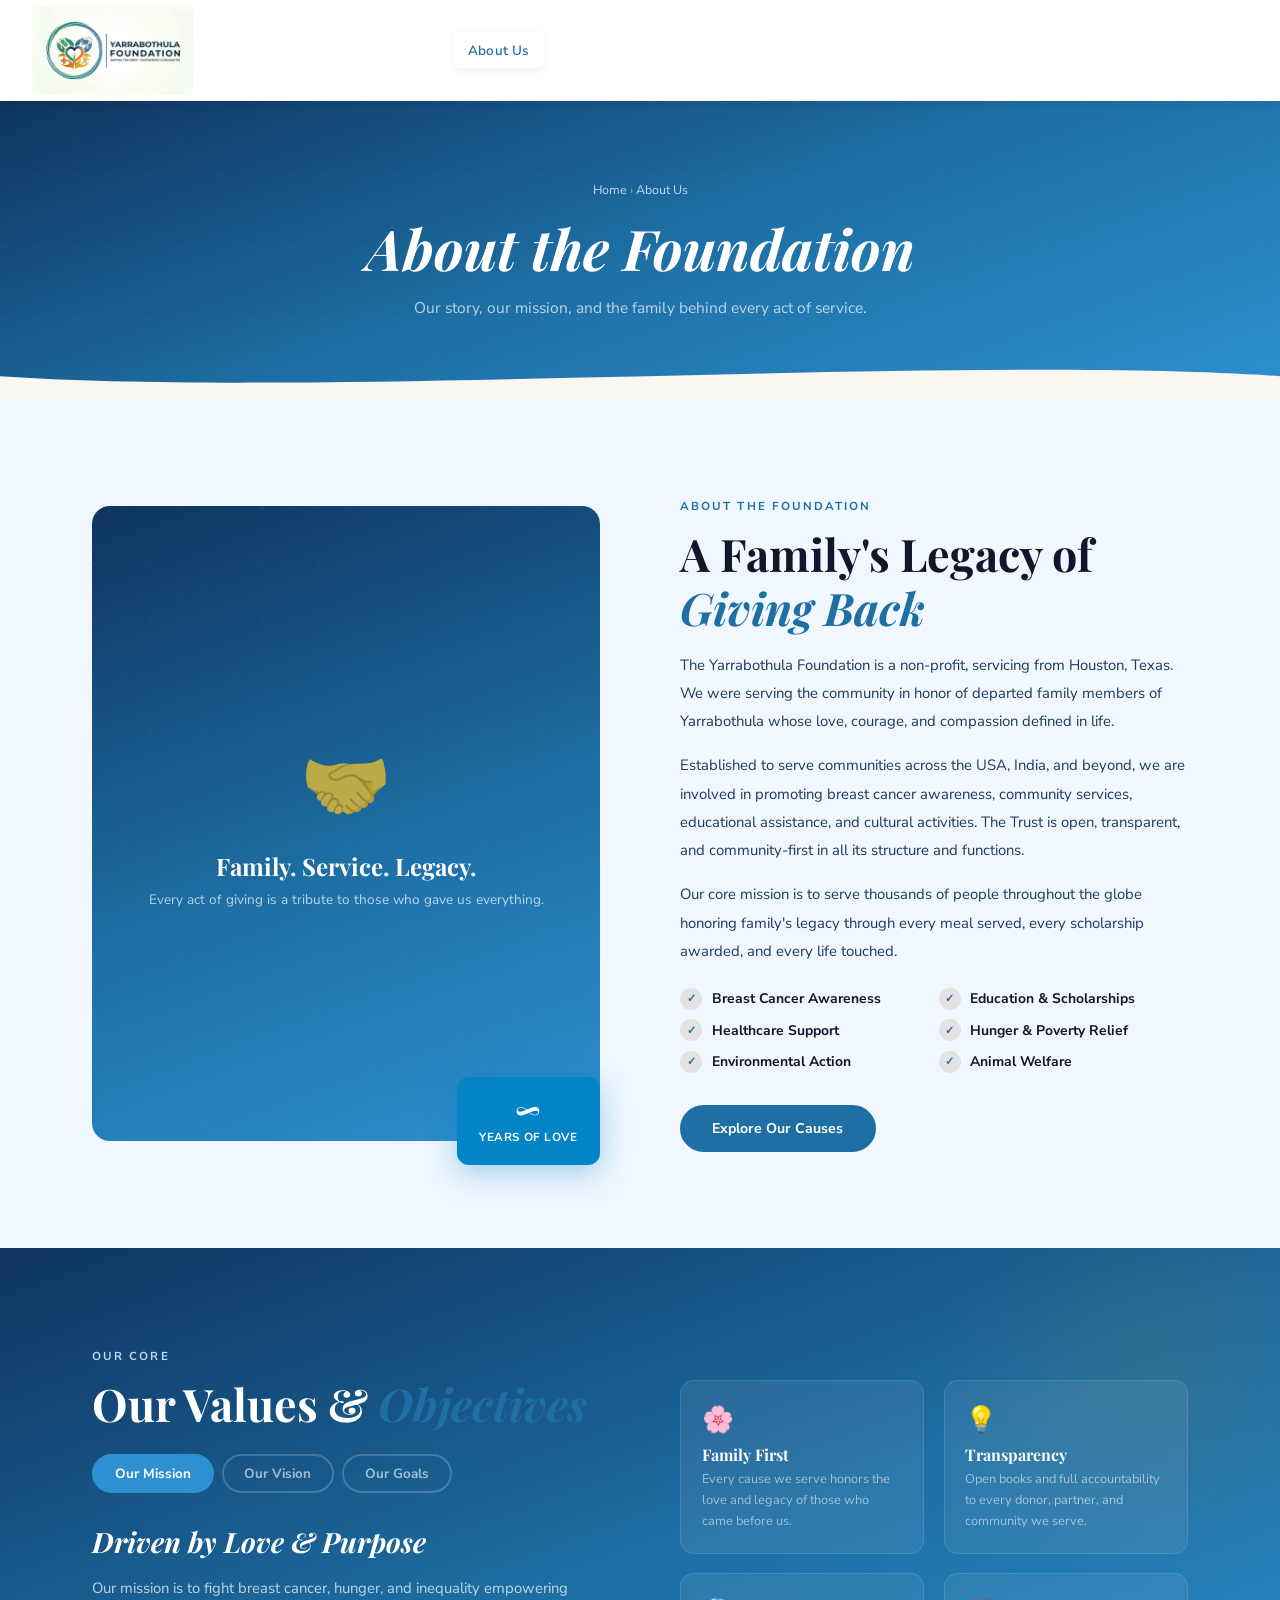
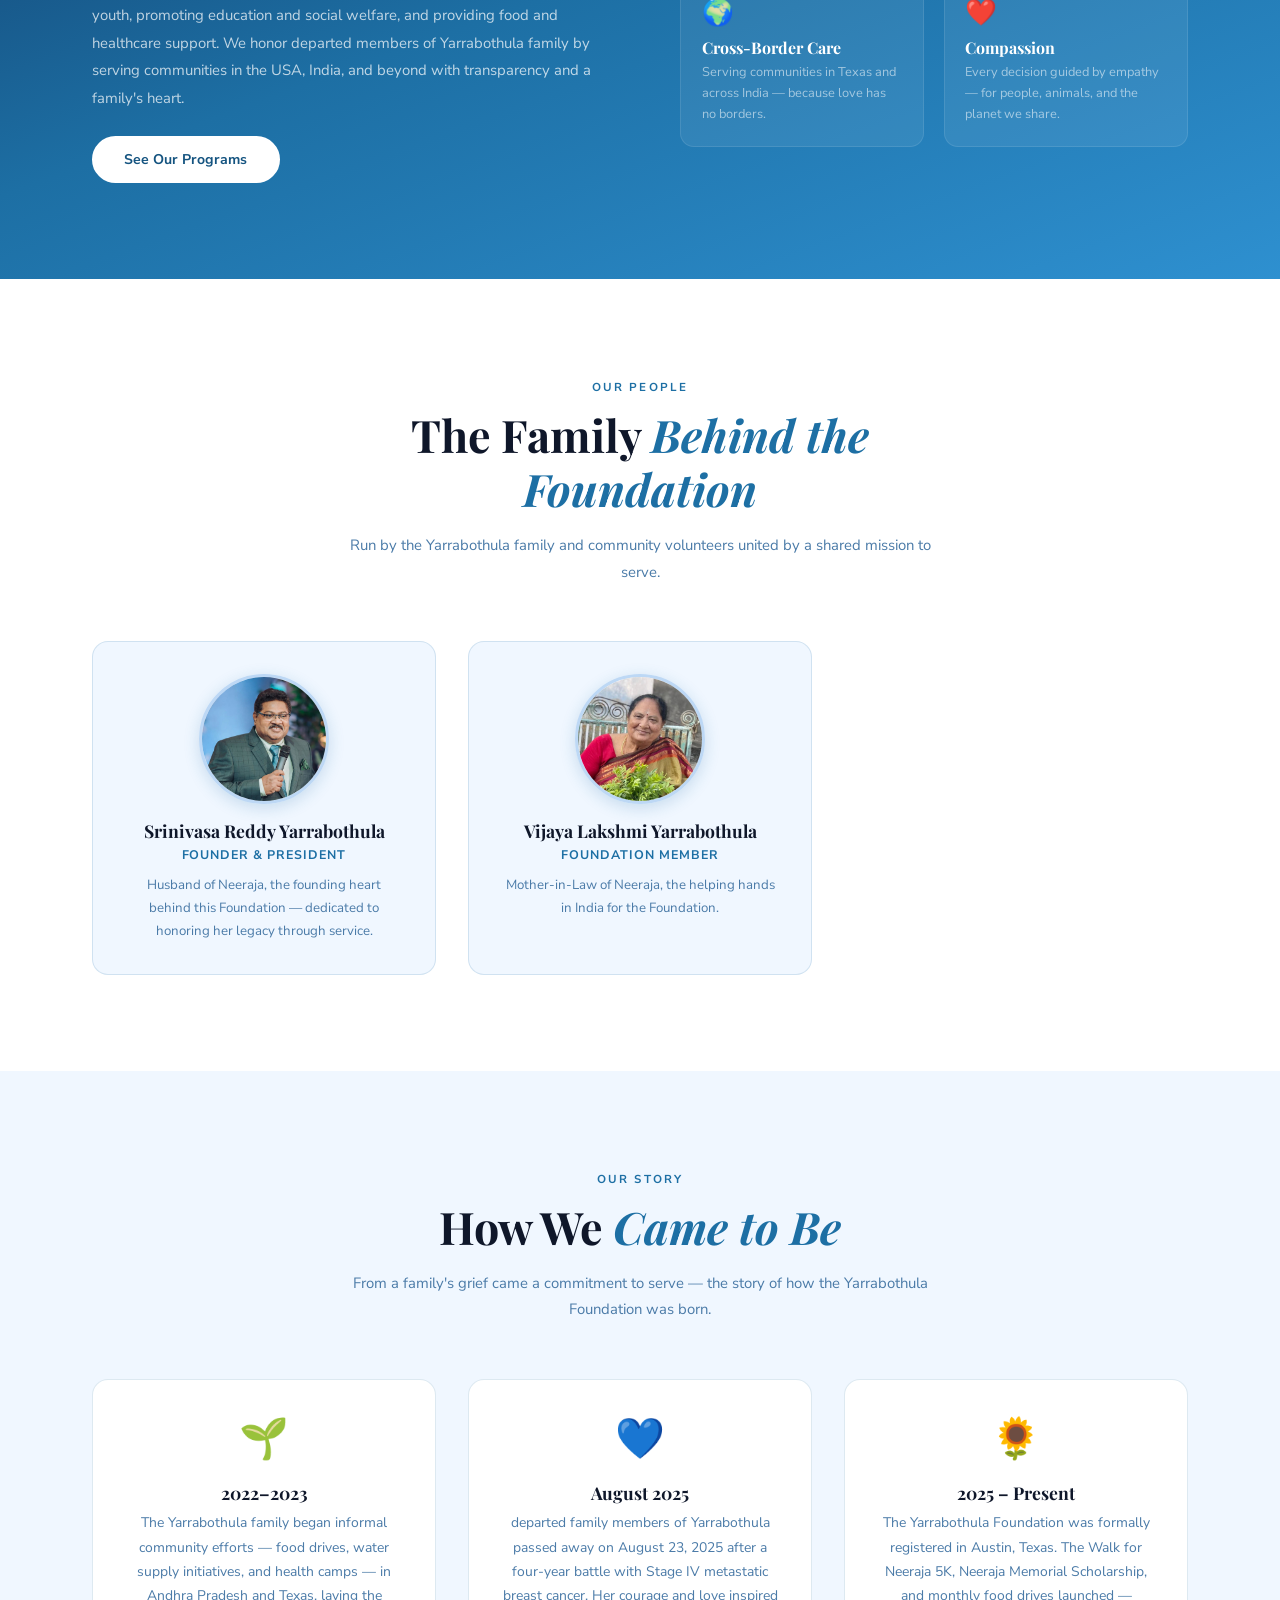
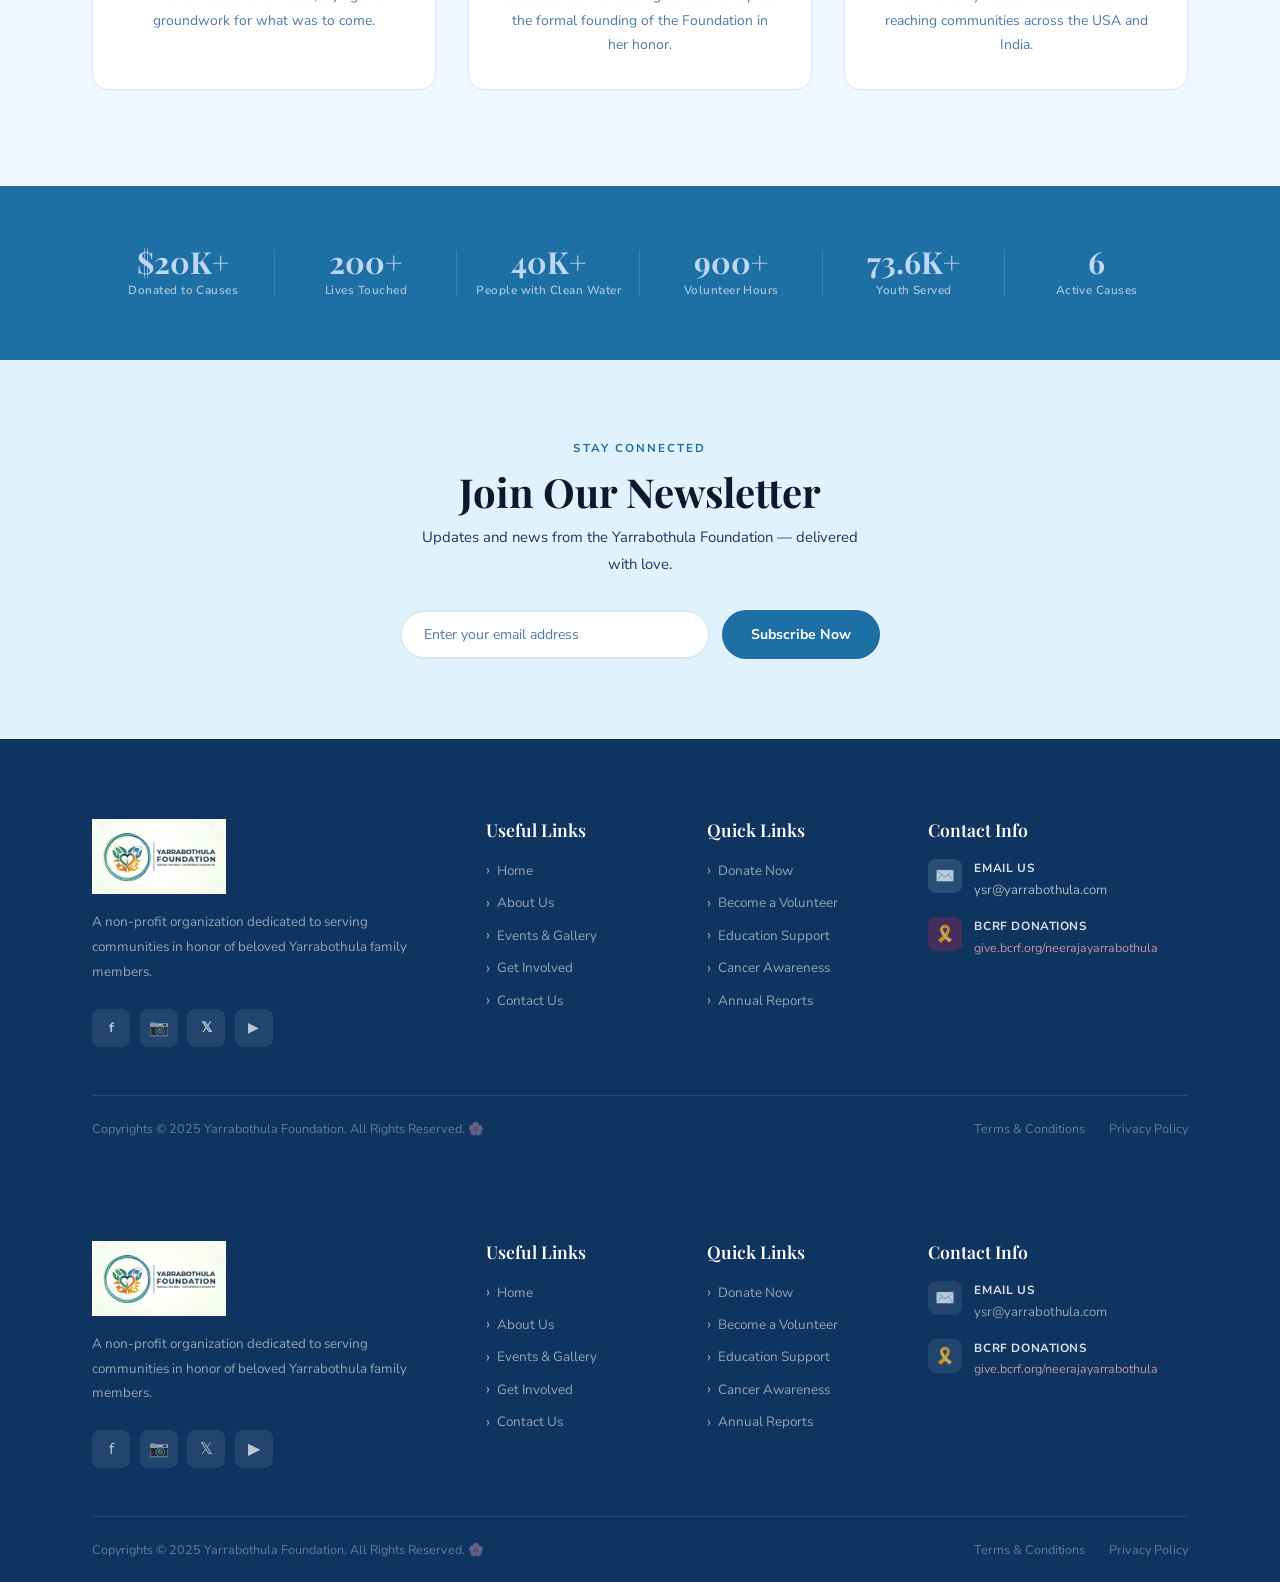
==== about.html @ 89ac6a00 "Add files via upload" ====
<!DOCTYPE html>
<html lang="en">
<head>
<meta charset="UTF-8"><meta name="viewport" content="width=device-width,initial-scale=1.0">
<title>About Us | Yarrabothula Foundation</title>
<link rel="preconnect" href="https://fonts.googleapis.com">
<link rel="preconnect" href="https://fonts.gstatic.com" crossorigin>
<link href="https://fonts.googleapis.com/css2?family=Playfair+Display:ital,wght@0,400;0,600;0,700;1,400;1,600&family=Nunito+Sans:wght@300;400;600;700&display=swap" rel="stylesheet">
<link rel="stylesheet" href="styles.css">

</head>
<body>
<!-- ═══════════ DONATE MODAL ═══════════ -->
<style>
#donateModal{display:none;position:fixed;inset:0;z-index:99999;background:rgba(0,0,0,.65);backdrop-filter:blur(6px);align-items:center;justify-content:center;padding:1rem}
#donateModal.open{display:flex}
.dm-wrap{background:#fff;border-radius:20px;width:100%;max-width:480px;max-height:92vh;overflow-y:auto;position:relative;box-shadow:0 24px 80px rgba(0,0,0,.35);font-family:'Nunito Sans',sans-serif}
.dm-header{background:linear-gradient(135deg,#9B1239,#E11D48);padding:1.4rem 1.6rem;display:flex;align-items:center;justify-content:space-between;border-radius:20px 20px 0 0}
.dm-header-left{display:flex;align-items:center;gap:.8rem}
.dm-logo{width:44px;height:44px;border-radius:50%;background:rgba(255,255,255,.2);display:flex;align-items:center;justify-content:center;font-size:1.4rem}
.dm-title{color:#fff;font-family:'Playfair Display',serif;font-size:1.15rem;font-weight:700;line-height:1.2}
.dm-subtitle{color:rgba(255,255,255,.75);font-size:.73rem;margin-top:.1rem}
.dm-close{background:rgba(255,255,255,.2);border:none;color:#fff;width:32px;height:32px;border-radius:50%;font-size:1rem;cursor:pointer;display:flex;align-items:center;justify-content:center;transition:background .2s;flex-shrink:0}
.dm-close:hover{background:rgba(255,255,255,.35)}
.dm-body{padding:1.6rem}
/* Toggle */
.dm-toggle{display:flex;background:#f1f5f9;border-radius:50px;padding:4px;margin-bottom:1.4rem}
.dm-tog-btn{flex:1;padding:.5rem;border:none;border-radius:50px;font-family:'Nunito Sans',sans-serif;font-size:.84rem;font-weight:700;cursor:pointer;transition:all .25s;background:transparent;color:#64748b}
.dm-tog-btn.active{background:#E11D48;color:#fff;box-shadow:0 2px 8px rgba(225,29,72,.3)}
/* Amounts */
.dm-amt-label{font-size:.78rem;font-weight:700;color:#64748b;text-align:center;margin-bottom:.8rem;letter-spacing:.05em;text-transform:uppercase}
.dm-amts{display:flex;gap:.5rem;flex-wrap:wrap;margin-bottom:.6rem;justify-content:center}
.dm-amt{padding:.55rem 1.1rem;border:2px solid #e2e8f0;border-radius:50px;background:#fff;font-family:'Nunito Sans',sans-serif;font-size:.93rem;font-weight:700;cursor:pointer;transition:all .25s;color:#1e293b;min-width:70px;text-align:center}
.dm-amt:hover{border-color:#E11D48;color:#E11D48}
.dm-amt.active{background:#E11D48;border-color:#E11D48;color:#fff;box-shadow:0 4px 14px rgba(225,29,72,.3)}
.dm-custom-row{display:flex;gap:.5rem;margin-bottom:1.2rem}
.dm-custom-row input{flex:1;padding:.55rem 1rem;border:2px solid #e2e8f0;border-radius:50px;font-family:'Nunito Sans',sans-serif;font-size:.93rem;color:#1e293b;outline:none;transition:border-color .2s}
.dm-custom-row input:focus{border-color:#E11D48}
.dm-custom-row select{padding:.55rem .8rem;border:2px solid #e2e8f0;border-radius:50px;font-family:'Nunito Sans',sans-serif;font-size:.88rem;color:#1e293b;outline:none;background:#fff;cursor:pointer}
/* Divider */
.dm-divider{border:none;border-top:1px solid #f1f5f9;margin:1.2rem 0}
/* Profile strip */
.dm-profile{display:flex;align-items:center;gap:.8rem;background:#fdf2f4;border-radius:12px;padding:.9rem 1rem;margin-bottom:1.2rem}
.dm-profile-img{width:44px;height:44px;border-radius:50%;object-fit:cover;border:2px solid #E11D48}
.dm-profile-name{font-weight:700;color:#1e293b;font-size:.9rem}
.dm-profile-tag{font-size:.72rem;color:#E11D48;font-weight:600}
/* Form */
.dm-form-grid{display:grid;grid-template-columns:1fr 1fr;gap:.7rem;margin-bottom:.7rem}
.dm-form-group{display:flex;flex-direction:column;gap:.25rem;margin-bottom:.7rem}
.dm-form-group label{font-size:.75rem;font-weight:700;color:#475569;letter-spacing:.03em}
.dm-form-group input,.dm-form-group textarea{padding:.65rem .9rem;border:1.5px solid #e2e8f0;border-radius:8px;font-family:'Nunito Sans',sans-serif;font-size:.88rem;color:#1e293b;outline:none;transition:border-color .2s}
.dm-form-group input:focus,.dm-form-group textarea:focus{border-color:#E11D48}
.dm-checkbox{display:flex;align-items:center;gap:.5rem;font-size:.78rem;color:#64748b;margin-bottom:.5rem;cursor:pointer}
.dm-checkbox input{accent-color:#E11D48;width:14px;height:14px}
/* Submit */
.dm-submit{width:100%;padding:1rem;background:linear-gradient(135deg,#9B1239,#E11D48);color:#fff;border:none;border-radius:50px;font-family:'Nunito Sans',sans-serif;font-size:1rem;font-weight:700;cursor:pointer;margin-top:1rem;transition:all .3s;box-shadow:0 4px 20px rgba(225,29,72,.3)}
.dm-submit:hover{transform:translateY(-2px);box-shadow:0 8px 28px rgba(225,29,72,.4)}
/* Payment icons */
.dm-payment-icons{display:flex;gap:.5rem;flex-wrap:wrap;margin-top:.8rem;justify-content:center}
.dm-pay-icon{padding:.4rem .9rem;border:1.5px solid #e2e8f0;border-radius:8px;font-size:.75rem;font-weight:700;color:#1e293b;background:#fff}
.dm-pay-icon.paypal{background:#003087;color:#fff;border-color:#003087}
.dm-pay-icon.venmo{background:#008CFF;color:#fff;border-color:#008CFF}
/* Footer */
.dm-footer{padding:.9rem 1.6rem;background:#f8fafc;border-top:1px solid #f1f5f9;border-radius:0 0 20px 20px;text-align:center;font-size:.7rem;color:#94a3b8;line-height:1.6}
.dm-footer a{color:#E11D48;font-weight:600}
/* Donate trigger btn */
.donate-trigger-btn{display:inline-flex;align-items:center;gap:.5rem;background:linear-gradient(135deg,#9B1239,#E11D48);color:#fff;padding:.75rem 1.9rem;border-radius:50px;font-family:'Nunito Sans',sans-serif;font-size:.88rem;font-weight:700;cursor:pointer;transition:all .3s;border:none;box-shadow:0 4px 18px rgba(225,29,72,.3)}
.donate-trigger-btn:hover{transform:translateY(-2px);box-shadow:0 8px 28px rgba(225,29,72,.4)}
@keyframes dmIn{from{opacity:0;transform:scale(.95)}to{opacity:1;transform:scale(1)}}
.dm-wrap{animation:dmIn .25s ease}
</style>
<nav id="mainNav" class="page-nav" style="position:relative;background:transparent">
  <div class="nav-inner">
    <a href="index.html" class="nav-logo">
      <img src="[data-uri]" alt="Yarrabothula Foundation" style="height:90px;width:auto;flex-shrink:0">
    </a>
    <ul class="nav-links"><li class="nav-item"><a href="index.html">Home</a></li>
<li class="nav-item"><a href="about.html" class="active">About Us</a></li>
<li class="nav-item"><a href="charity.html">Charity</a></li>
<li class="nav-item"><a href="events.html">Events &amp; Gallery</a></li>
<li class="nav-item"><a href="initiatives.html">Initiatives</a></li>
<li class="nav-item"><a href="volunteer.html">Youth &amp; Volunteer</a></li>
<li class="nav-item"><a href="contact.html">Contact Us</a></li>
</ul>
  </div>
</nav>
<section class="page-hero"><div class="breadcrumb"><span onclick="gotoPage('home')">Home</span> &rsaquo; <span style="color:var(--sand)">About Us</span></div><h1>About the Foundation</h1><p>Our story, our mission, and the family behind every act of service.</p><div class="page-hero-wave"><svg viewBox="0 0 1440 50" xmlns="http://www.w3.org/2000/svg" preserveAspectRatio="none"><path d="M0,25 C360,50 1080,0 1440,25 L1440,50 L0,50 Z" fill="#FAF6F0"/></svg></div></section>

  <section style="background:var(--cream);padding:6rem 0">
    <div class="container"><div class="about-grid">
      <div style="position:relative" class="reveal"><div class="ab-img"><div class="ab-pat"></div><span class="ab-em">🤝</span><h3>Family. Service. Legacy.</h3><p>Every act of giving is a tribute to those who gave us everything.</p></div><div class="ab-badge"><strong>∞</strong><span>Years of Love</span></div></div>
      <div class="reveal"><span class="sec-tag">About the Foundation</span><h2 class="sec-title">A Family's Legacy of <em>Giving Back</em></h2><p style="color:var(--tm);font-size:.93rem;line-height:1.9;margin:1rem 0">The Yarrabothula Foundation is a non-profit, servicing from Houston, Texas. We were serving the community in honor of departed family members of Yarrabothula whose love, courage, and compassion defined in life.</p><p style="color:var(--tm);font-size:.93rem;line-height:1.9;margin-bottom:1rem">Established to serve communities across the USA, India, and beyond, we are involved in promoting breast cancer awareness, community services, educational assistance, and cultural activities. The Trust is open, transparent, and community-first in all its structure and functions.</p><p style="color:var(--tm);font-size:.93rem;line-height:1.9;margin-bottom:1rem">Our core mission is to serve thousands of people throughout the globe honoring family's legacy through every meal served, every scholarship awarded, and every life touched.</p><div class="ab-checks"><div class="chk"><span class="chk-ic">✓</span>Breast Cancer Awareness</div><div class="chk"><span class="chk-ic">✓</span>Education &amp; Scholarships</div><div class="chk"><span class="chk-ic">✓</span>Healthcare Support</div><div class="chk"><span class="chk-ic">✓</span>Hunger &amp; Poverty Relief</div><div class="chk"><span class="chk-ic">✓</span>Environmental Action</div><div class="chk"><span class="chk-ic">✓</span>Animal Welfare</div></div><a href="javascript:void(0)" onclick="gotoPage('charity')" class="btn btn-clay" style="cursor:pointer">Explore Our Causes</a></div>
    </div></div>
  </section>

  <section style="padding:6rem 0" class="mission-bg">
    <div class="container"><div class="mission-grid">
      <div class="reveal"><span class="sec-tag" style="color:var(--sand)">Our Core</span><h2 class="sec-title" style="color:#fff">Our Values &amp; <em>Objectives</em></h2><div class="tab-btns" style="margin-top:1.5rem"><button class="tab-btn active" onclick="switchTab(this,'ab-tm')">Our Mission</button><button class="tab-btn" onclick="switchTab(this,'ab-tv')">Our Vision</button><button class="tab-btn" onclick="switchTab(this,'ab-tg')">Our Goals</button></div><div id="ab-tm" class="tab-panel active"><h3>Driven by Love &amp; Purpose</h3><p>Our mission is to fight breast cancer, hunger, and inequality empowering youth, promoting education and social welfare, and providing food and healthcare support. We honor departed members of Yarrabothula family by serving communities in the USA, India, and beyond with transparency and a family's heart.</p><a href="javascript:void(0)" onclick="gotoPage('charity')" class="btn btn-wh" style="cursor:pointer">See Our Programs</a></div><div id="ab-tv" class="tab-panel"><h3>A World Touched by Compassion</h3><p>Our vision is to build a world where every individual — regardless of background — has access to food, education, healthcare, and clean water. A world where cancer research is funded enough to save every Bujji, and no child goes without a chance to succeed.</p></div><div id="ab-tg" class="tab-panel"><h3>Tangible, Measurable Impact</h3><p>Fund 500+ cancer donations via BCRF, award 100 scholarships annually, serve 5,000 meals monthly, provide clean water to 100,000+ people, plant 50,000 trees, and support 200+ differently-abled students — all with full transparency and community accountability.</p><a href="javascript:void(0)" onclick="gotoPage('charity')" class="btn btn-wh" style="cursor:pointer">Help Us Get There</a></div></div>
      <div class="vals-grid reveal"><div class="val-box"><div class="val-icon">🌸</div><h4>Family First</h4><p>Every cause we serve honors the love and legacy of those who came before us.</p></div><div class="val-box"><div class="val-icon">💡</div><h4>Transparency</h4><p>Open books and full accountability to every donor, partner, and community we serve.</p></div><div class="val-box"><div class="val-icon">🌍</div><h4>Cross-Border Care</h4><p>Serving communities in Texas and across India — because love has no borders.</p></div><div class="val-box"><div class="val-icon">❤️</div><h4>Compassion</h4><p>Every decision guided by empathy — for people, animals, and the planet we share.</p></div></div>
    </div></div>
  </section>

  <section style="padding:6rem 0;background:var(--white)">
    <div class="container"><div class="sec-hdr reveal"><span class="sec-tag">Our People</span><h2 class="sec-title">The Family <em>Behind the Foundation</em></h2><p>Run by the Yarrabothula family and community volunteers united by a shared mission to serve.</p></div>
    <div class="leader-grid reveal">
  <div class="leader-card">
    <div class="leader-photo" style="overflow:hidden;background:none">
      <img src="[data-uri]" alt="Srinivasa Reddy Yarrabothula" style="width:100%;height:100%;object-fit:cover;object-position:center top">
    </div>
    <h3>Srinivasa Reddy Yarrabothula</h3>
    <span class="leader-role">Founder &amp; President</span>
    <p>Husband of Neeraja, the founding heart behind this Foundation — dedicated to honoring her legacy through service.</p>
  </div>
  <div class="leader-card">
    <div class="leader-photo" style="overflow:hidden;background:none">
      <img src="[data-uri]" alt="Vijaya Lakshmi Yarrabothula" style="width:100%;height:100%;object-fit:cover;object-position:center top">
    </div>
    <h3>Vijaya Lakshmi Yarrabothula</h3>
    <span class="leader-role">Foundation Member</span>
    <p>Mother-in-Law of Neeraja, the helping hands in India for the Foundation.</p>
  </div>
</div>
    </div>
  </section>

  

  <!-- FOUNDING STORY -->
  <section style="background:var(--cream);padding:6rem 0">
    <div class="container">
      <div class="sec-hdr reveal"><span class="sec-tag">Our Story</span><h2 class="sec-title">How We <em>Came to Be</em></h2><p>From a family's grief came a commitment to serve — the story of how the Yarrabothula Foundation was born.</p></div>
      <div style="display:grid;grid-template-columns:1fr 1fr 1fr;gap:2rem" class="reveal">
        <div style="background:var(--white);border-radius:16px;padding:2rem;border:1px solid var(--bdr);text-align:center">
          <div style="font-size:2.5rem;margin-bottom:1rem">🌱</div>
          <h3 style="font-size:1.1rem;color:var(--td);margin-bottom:.5rem">2022–2023</h3>
          <p style="font-size:.87rem;color:var(--mu);line-height:1.75">The Yarrabothula family began informal community efforts — food drives, water supply initiatives, and health camps — in Andhra Pradesh and Texas, laying the groundwork for what was to come.</p>
        </div>
        <div style="background:var(--white);border-radius:16px;padding:2rem;border:1px solid var(--bdr);text-align:center">
          <div style="font-size:2.5rem;margin-bottom:1rem">💙</div>
          <h3 style="font-size:1.1rem;color:var(--td);margin-bottom:.5rem">August 2025</h3>
          <p style="font-size:.87rem;color:var(--mu);line-height:1.75">departed family members of Yarrabothula passed away on August 23, 2025 after a four-year battle with Stage IV metastatic breast cancer. Her courage and love inspired the formal founding of the Foundation in her honor.</p>
        </div>
        <div style="background:var(--white);border-radius:16px;padding:2rem;border:1px solid var(--bdr);text-align:center">
          <div style="font-size:2.5rem;margin-bottom:1rem">🌻</div>
          <h3 style="font-size:1.1rem;color:var(--td);margin-bottom:.5rem">2025 – Present</h3>
          <p style="font-size:.87rem;color:var(--mu);line-height:1.75">The Yarrabothula Foundation was formally registered in Austin, Texas. The Walk for Neeraja 5K, Neeraja Memorial Scholarship, and monthly food drives launched — reaching communities across the USA and India.</p>
        </div>
      </div>
    </div>
  </section>

  <!-- IMPACT NUMBERS -->
  <section style="background:var(--clay);padding:3rem 0">
    <div class="container"><div class="impact-grid">
      <div class="impact-item"><span class="impact-num">$20K+</span><span class="impact-label">Donated to Causes</span></div>
      <div class="impact-item"><span class="impact-num">200+</span><span class="impact-label">Lives Touched</span></div>
      <div class="impact-item"><span class="impact-num">40K+</span><span class="impact-label">People with Clean Water</span></div>
      <div class="impact-item"><span class="impact-num">900+</span><span class="impact-label">Volunteer Hours</span></div>
      <div class="impact-item"><span class="impact-num">73.6K+</span><span class="impact-label">Youth Served</span></div>
      <div class="impact-item"><span class="impact-num">6</span><span class="impact-label">Active Causes</span></div>
    </div></div>
  </section>

  <section class="newsletter"><div class="cn reveal"><span class="sec-tag" style="display:block;text-align:center">Stay Connected</span><h2>Join Our Newsletter</h2><p>Updates and news from the Yarrabothula Foundation — delivered with love.</p><form class="nl-form" onsubmit="subNL(event,'nl2')"><input type="email" placeholder="Enter your email address" required><button type="submit">Subscribe Now</button></form><p class="nl-ok" id="nl2">🌸 Thank you!</p></div></section>
      <footer><div class="container">
    <div class="ft-grid">
      <div class="ft-brand">
        <div style="display:flex;align-items:center;gap:.85rem;margin-bottom:1rem">
          <img src="[data-uri]" alt="Yarrabothula Foundation" style="height:75px;width:auto;flex-shrink:0">
        </div>
        <p>A non-profit organization dedicated to serving communities in honor of beloved Yarrabothula family members.</p>
        <div class="soc-links">
          <a class="soc-link" href="#" title="Facebook" style="font-size:.85rem;font-weight:700">f</a>
          <a class="soc-link" href="#" title="Instagram" style="font-size:1rem">📷</a>
          <a class="soc-link" href="#" title="Twitter/X" style="font-size:.85rem;font-weight:700">𝕏</a>
          <a class="soc-link" href="#" title="YouTube" style="font-size:.85rem">▶</a>
        </div>
      </div>
      <div class="ft-col">
        <h4>Useful Links</h4>
        <ul>
          <li><a href="javascript:void(0)" onclick="gotoPage('home')">Home</a></li>
          <li><a href="javascript:void(0)" onclick="gotoPage('about')">About Us</a></li>
          <li><a href="javascript:void(0)" onclick="gotoPage('events')">Events &amp; Gallery</a></li>
          <li><a href="javascript:void(0)" onclick="gotoPage('involved')">Get Involved</a></li>
          <li><a href="javascript:void(0)" onclick="gotoPage('contact')">Contact Us</a></li>
        </ul>
      </div>
      <div class="ft-col">
        <h4>Quick Links</h4>
        <ul>
          <li><a href="javascript:void(0)" onclick="openDonate()">Donate Now</a></li>
          <li><a href="javascript:void(0)" onclick="gotoPage('involved')">Become a Volunteer</a></li>
          <li><a href="javascript:void(0)" onclick="gotoPage('charity')">Education Support</a></li>
          <li><a href="javascript:void(0)" onclick="gotoPage('charity')">Cancer Awareness</a></li>
          <li><a href="javascript:void(0)" onclick="gotoPage('initiatives')">Annual Reports</a></li>
        </ul>
      </div>
      <div class="ft-col">
        <h4>Contact Info</h4>
        <div class="ft-ci">
          <div class="ft-ci-ic" style="background:rgba(255,255,255,.12)">✉️</div>
          <div class="ft-ci-tx"><strong>Email Us</strong><a href="mailto:ysr@yarrabothula.com" style="color:rgba(255,255,255,.65);font-weight:400">ysr@yarrabothula.com</a></div>
        </div>
        <div class="ft-ci">
          <div class="ft-ci-ic" style="background:rgba(225,29,72,.25)">🎗️</div>
          <div class="ft-ci-tx"><strong>BCRF Donations</strong><a href="http://give.bcrf.org/neerajayarrabothula" target="_blank" style="color:rgba(255,180,180,.75);font-weight:400;font-size:.78rem">give.bcrf.org/neerajayarrabothula</a></div>
        </div>
      </div>
    </div>
    <div class="ft-bottom"><span>Copyrights &copy; 2025 Yarrabothula Foundation. All Rights Reserved. 🌸</span><div class="ft-bot-links"><a href="#">Terms &amp; Conditions</a><a href="#">Privacy Policy</a></div></div>
  </div></footer>
<footer><div class="container">
  <div class="ft-grid">
    <div class="ft-brand">
      <div style="display:flex;align-items:center;gap:.85rem;margin-bottom:1rem">
        <img src="[data-uri]" alt="Yarrabothula Foundation" style="height:75px;width:auto;flex-shrink:0">
      </div>
      <p>A non-profit organization dedicated to serving communities in honor of beloved Yarrabothula family members.</p>
      <div class="soc-links">
        <a class="soc-link" href="#" title="Facebook">f</a>
        <a class="soc-link" href="#" title="Instagram">📷</a>
        <a class="soc-link" href="#" title="Twitter">𝕏</a>
        <a class="soc-link" href="#" title="YouTube">▶</a>
      </div>
    </div>
    <div class="ft-col"><h4>Useful Links</h4><ul>
      <li><a href="index.html">Home</a></li>
      <li><a href="about.html">About Us</a></li>
      <li><a href="events.html">Events &amp; Gallery</a></li>
      <li><a href="volunteer.html">Get Involved</a></li>
      <li><a href="contact.html">Contact Us</a></li>
    </ul></div>
    <div class="ft-col"><h4>Quick Links</h4><ul>
      <li><a href="#" onclick="openDonate();return false">Donate Now</a></li>
      <li><a href="volunteer.html">Become a Volunteer</a></li>
      <li><a href="charity.html">Education Support</a></li>
      <li><a href="charity.html">Cancer Awareness</a></li>
      <li><a href="initiatives.html">Annual Reports</a></li>
    </ul></div>
    <div class="ft-col"><h4>Contact Info</h4>
      <div class="ft-ci"><div class="ft-ci-ic">✉️</div><div class="ft-ci-tx"><strong>Email Us</strong><a href="mailto:ysr@yarrabothula.com">ysr@yarrabothula.com</a></div></div>
      <div class="ft-ci"><div class="ft-ci-ic">🎗️</div><div class="ft-ci-tx"><strong>BCRF Donations</strong><a href="http://give.bcrf.org/neerajayarrabothula" target="_blank" style="color:rgba(255,180,180,.75);font-size:.78rem">give.bcrf.org/neerajayarrabothula</a></div></div>
    </div>
  </div>
  <div class="ft-bottom"><span>Copyrights &copy; 2025 Yarrabothula Foundation. All Rights Reserved. 🌸</span><div class="ft-bot-links"><a href="#">Terms &amp; Conditions</a><a href="#">Privacy Policy</a></div></div>
</div></footer>
<script>
const ro=new IntersectionObserver((e)=>{e.forEach((el,i)=>{if(el.isIntersecting){setTimeout(()=>el.target.classList.add('visible'),i*80);ro.unobserve(el.target)}});},{threshold:0.1});
document.querySelectorAll('.reveal').forEach(el=>ro.observe(el));
function subNL(e,id){e.preventDefault();document.getElementById(id).style.display='block';e.target.reset()}
function switchTab(btn,id){const p=btn.closest('section');p.querySelectorAll('.tab-btn').forEach(b=>b.classList.remove('active'));p.querySelectorAll('.tab-panel').forEach(x=>x.classList.remove('active'));btn.classList.add('active');document.getElementById(id).classList.add('active')}
function selAmt(b){b.closest('section').querySelectorAll('.amt-btn').forEach(x=>x.classList.remove('sel'));b.classList.add('sel')}
function submitForm(e,sid){e.preventDefault();document.getElementById(sid).style.display='block';e.target.style.display='none'}
function filterEv(btn,cat){btn.closest('section').querySelectorAll('.amt-btn').forEach(b=>b.classList.remove('sel'));btn.classList.add('sel');document.querySelectorAll('.ev-card').forEach(c=>{c.style.display=(cat==='all'||c.dataset.c===cat)?'':'none'})}

</script>
</body></html>
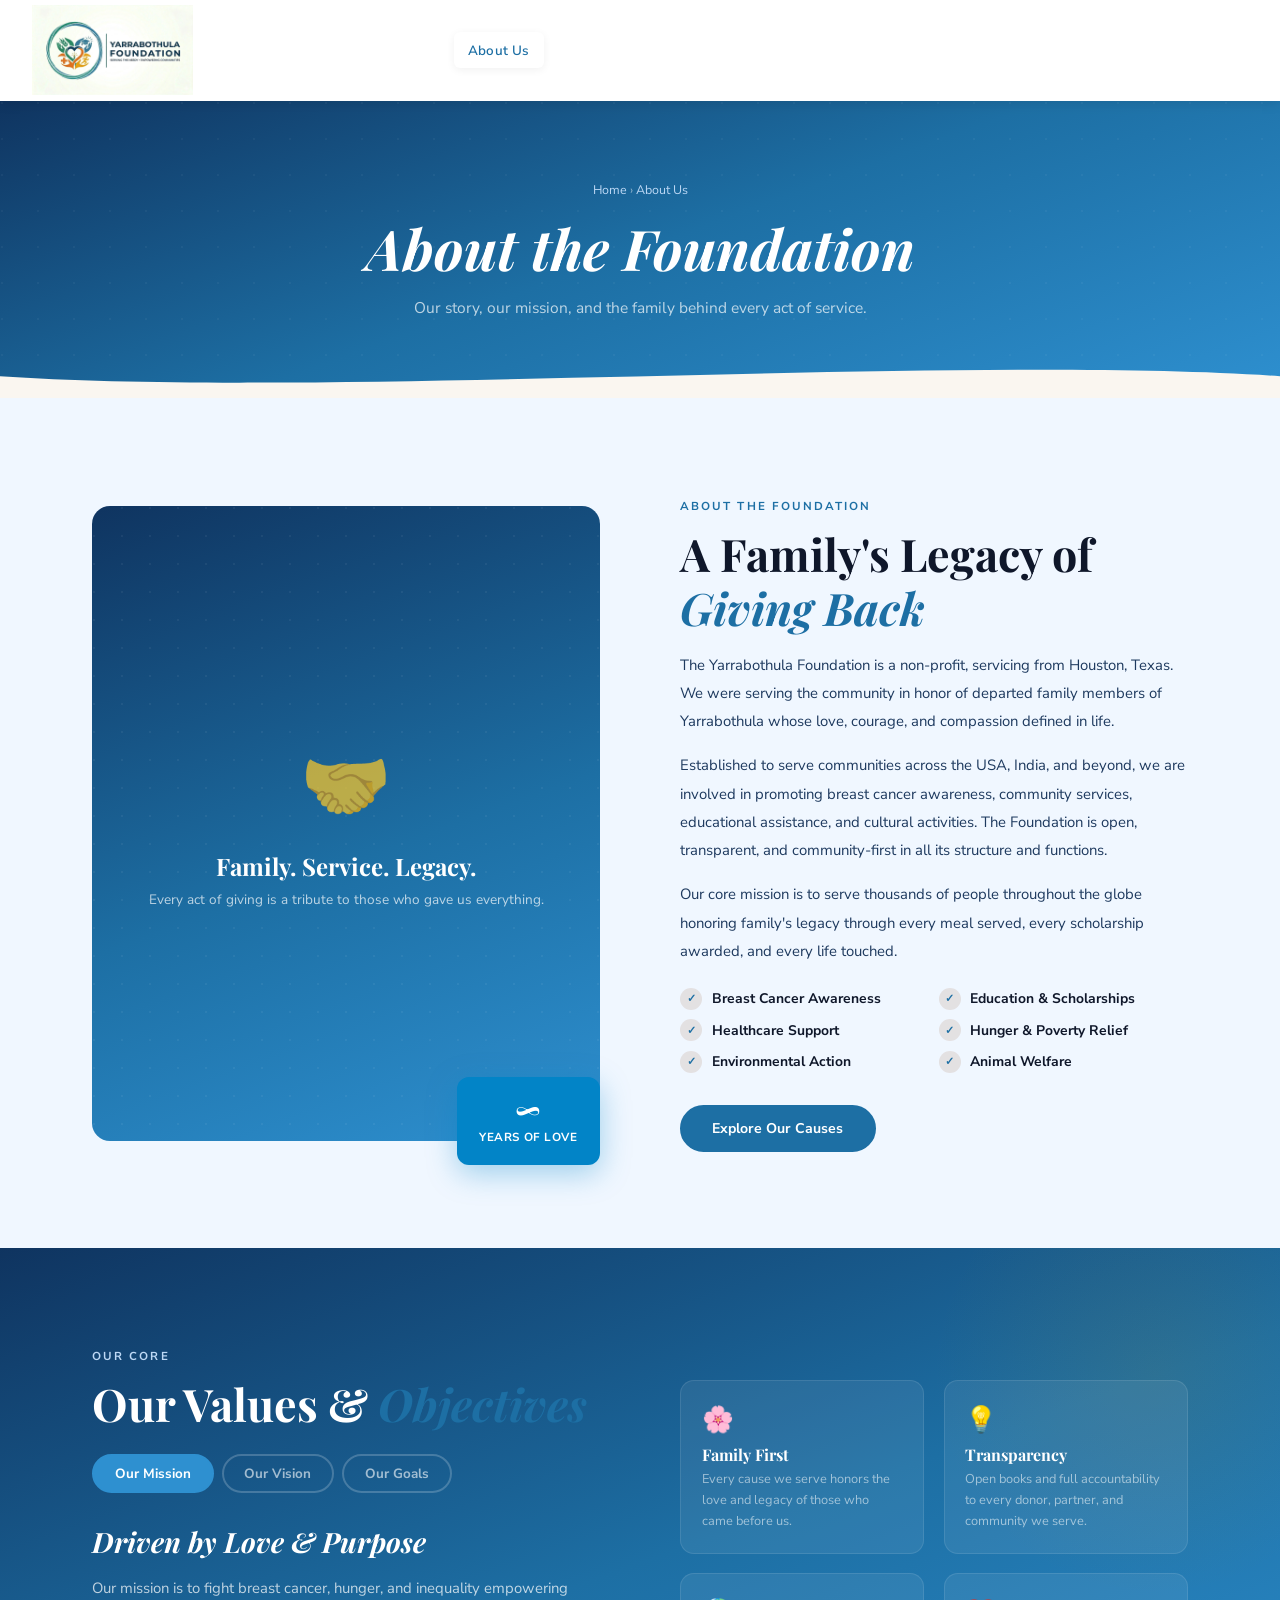
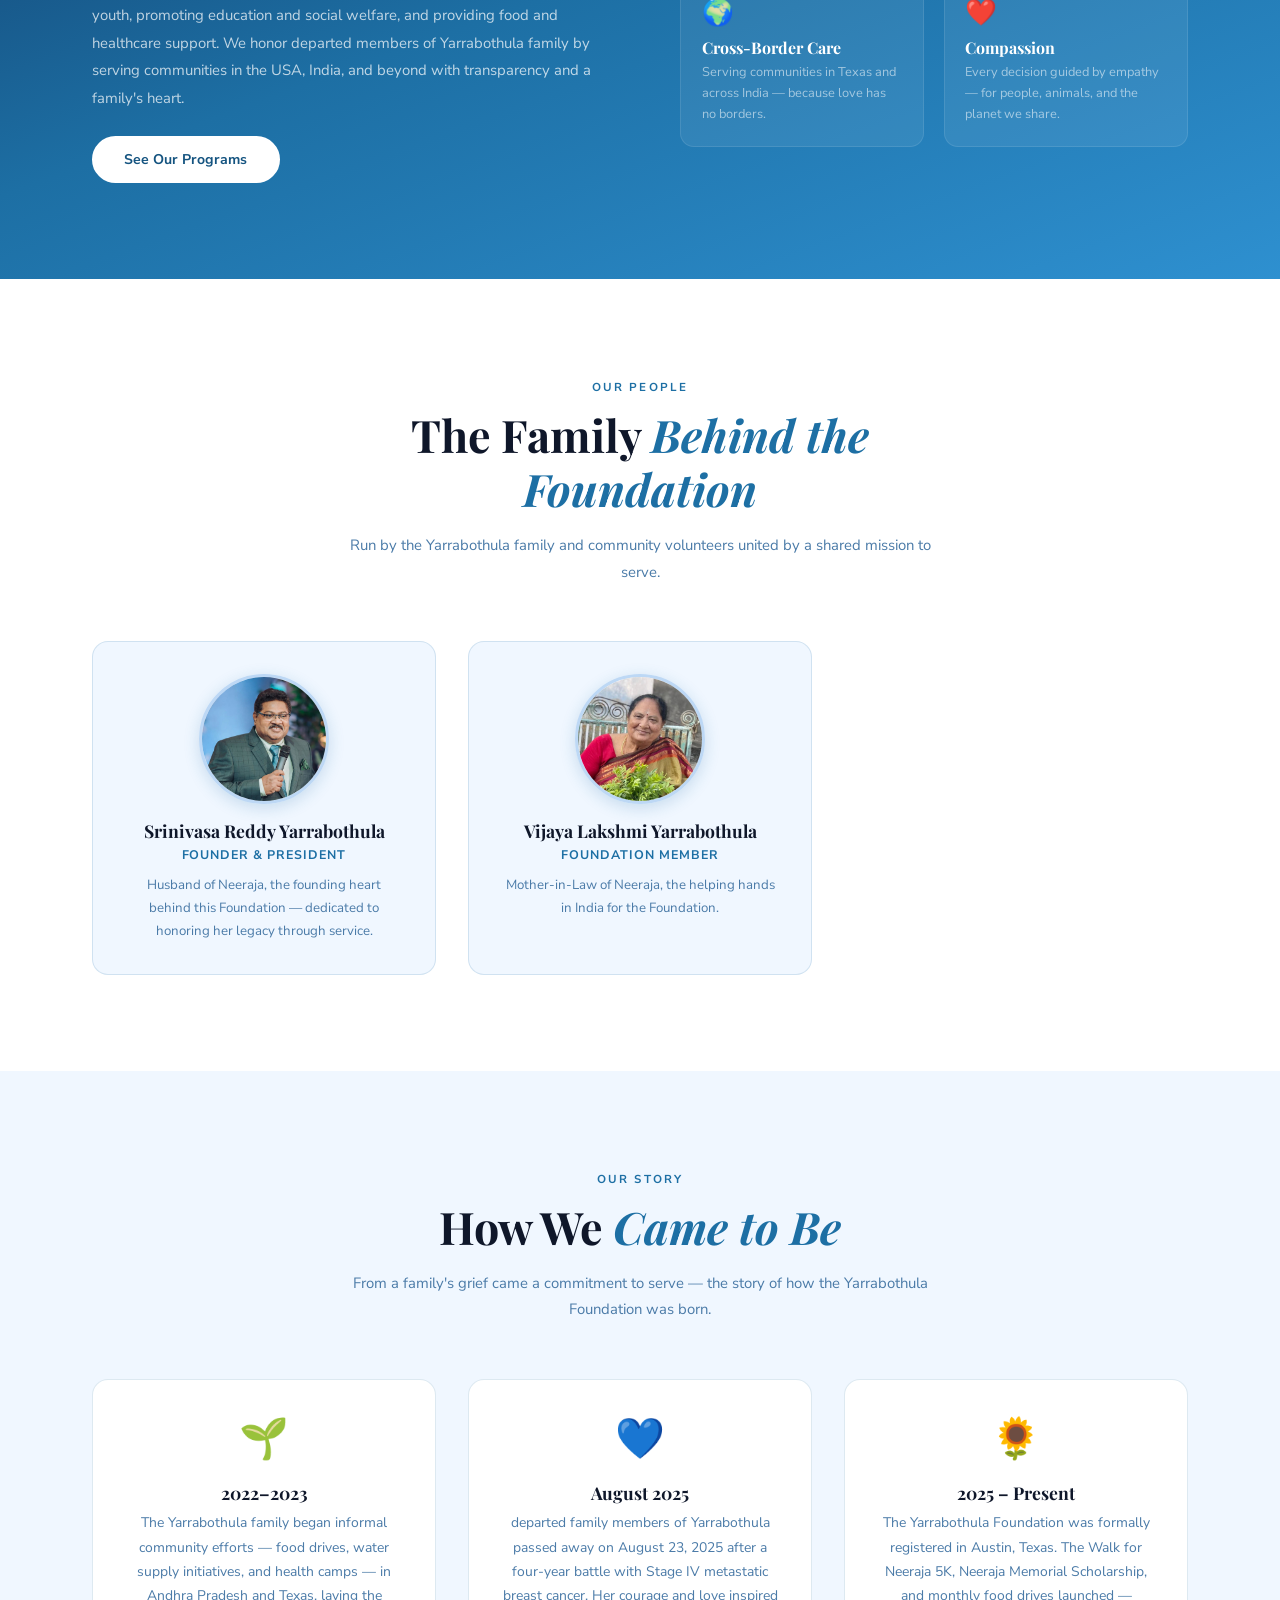
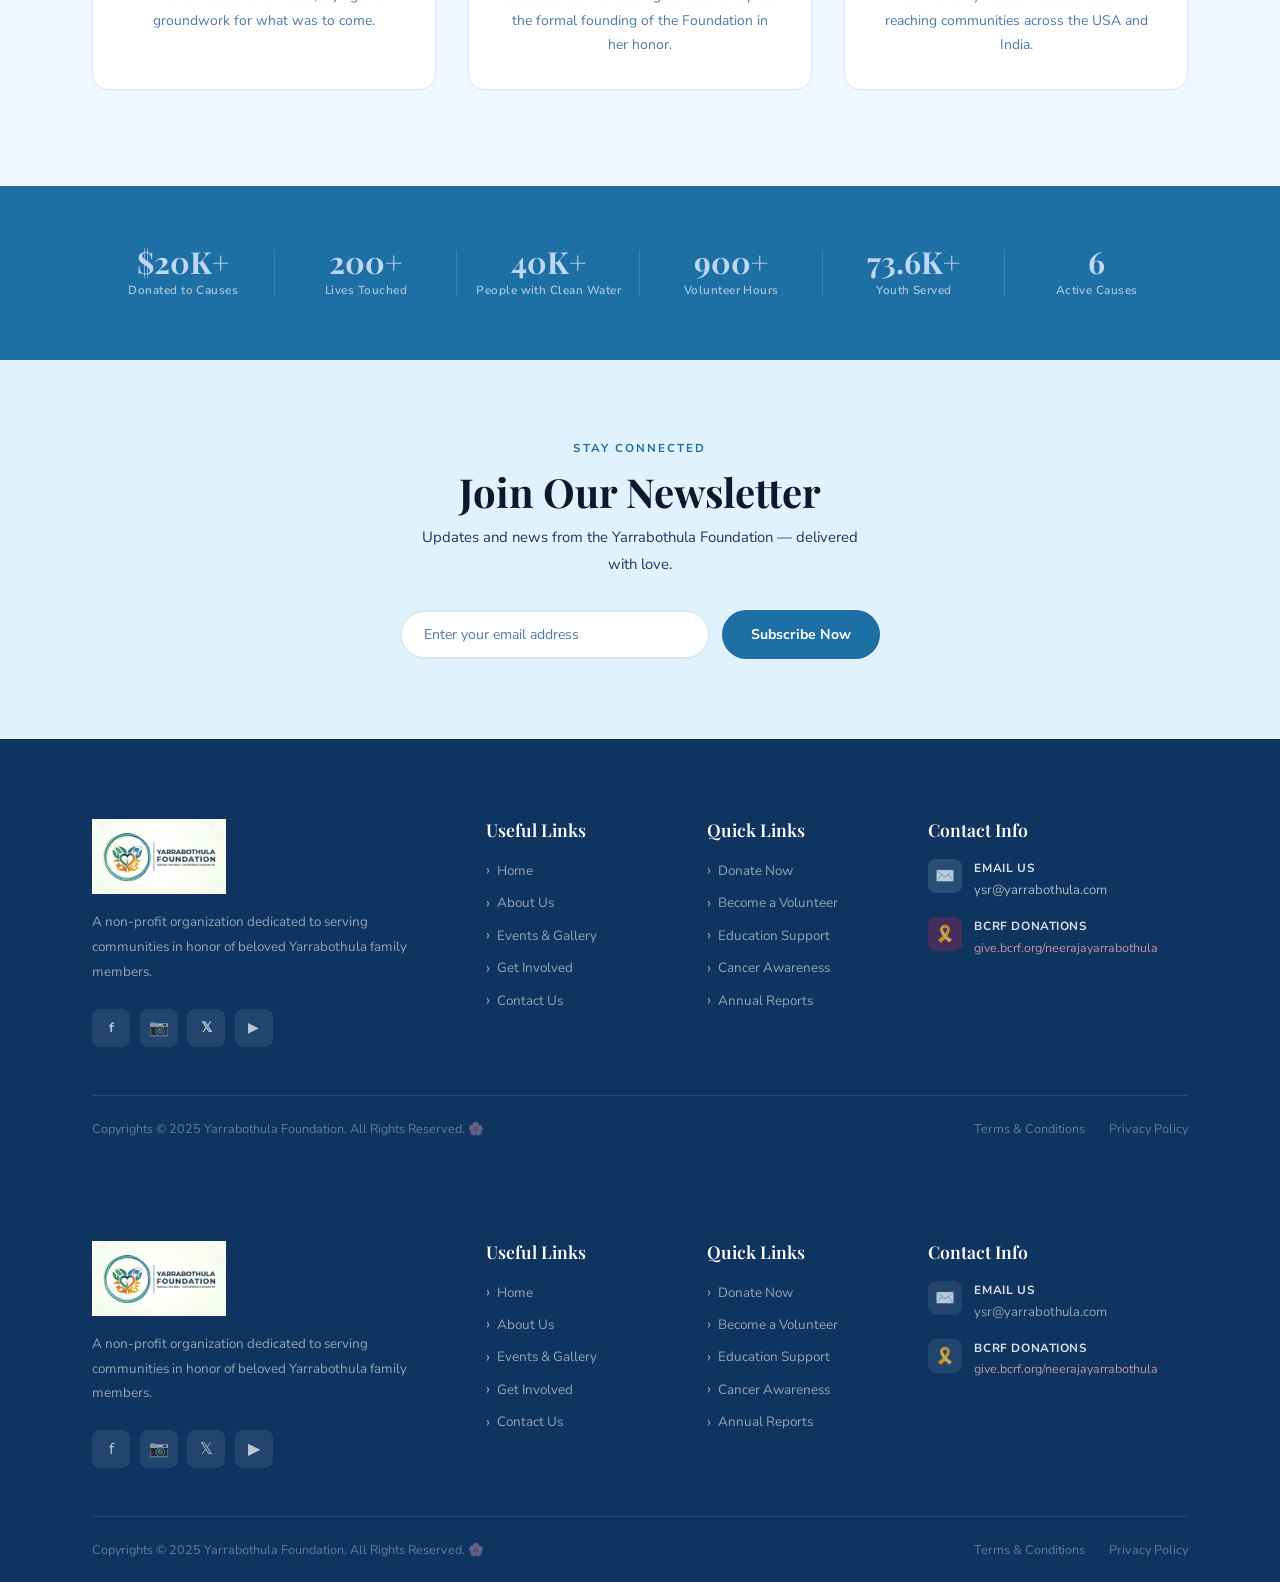
==== commit f9206295: "Revise foundation description and mission details Updated the description of the Yarrabothula Founda" ====
--- a/about.html
+++ b/about.html
@@ -89,7 +89,7 @@
   <section style="background:var(--cream);padding:6rem 0">
     <div class="container"><div class="about-grid">
       <div style="position:relative" class="reveal"><div class="ab-img"><div class="ab-pat"></div><span class="ab-em">🤝</span><h3>Family. Service. Legacy.</h3><p>Every act of giving is a tribute to those who gave us everything.</p></div><div class="ab-badge"><strong>∞</strong><span>Years of Love</span></div></div>
-      <div class="reveal"><span class="sec-tag">About the Foundation</span><h2 class="sec-title">A Family's Legacy of <em>Giving Back</em></h2><p style="color:var(--tm);font-size:.93rem;line-height:1.9;margin:1rem 0">The Yarrabothula Foundation is a non-profit, servicing from Houston, Texas. We were serving the community in honor of departed family members of Yarrabothula whose love, courage, and compassion defined in life.</p><p style="color:var(--tm);font-size:.93rem;line-height:1.9;margin-bottom:1rem">Established to serve communities across the USA, India, and beyond, we are involved in promoting breast cancer awareness, community services, educational assistance, and cultural activities. The Trust is open, transparent, and community-first in all its structure and functions.</p><p style="color:var(--tm);font-size:.93rem;line-height:1.9;margin-bottom:1rem">Our core mission is to serve thousands of people throughout the globe honoring family's legacy through every meal served, every scholarship awarded, and every life touched.</p><div class="ab-checks"><div class="chk"><span class="chk-ic">✓</span>Breast Cancer Awareness</div><div class="chk"><span class="chk-ic">✓</span>Education &amp; Scholarships</div><div class="chk"><span class="chk-ic">✓</span>Healthcare Support</div><div class="chk"><span class="chk-ic">✓</span>Hunger &amp; Poverty Relief</div><div class="chk"><span class="chk-ic">✓</span>Environmental Action</div><div class="chk"><span class="chk-ic">✓</span>Animal Welfare</div></div><a href="javascript:void(0)" onclick="gotoPage('charity')" class="btn btn-clay" style="cursor:pointer">Explore Our Causes</a></div>
+      <div class="reveal"><span class="sec-tag">About the Foundation</span><h2 class="sec-title">A Family's Legacy of <em>Giving Back</em></h2><p style="color:var(--tm);font-size:.93rem;line-height:1.9;margin:1rem 0">The Yarrabothula Foundation is a non-profit, servicing from Houston, Texas. We were serving the community in honor of departed family members of Yarrabothula whose love, courage, and compassion defined in life.</p><p style="color:var(--tm);font-size:.93rem;line-height:1.9;margin-bottom:1rem">Established to serve communities across the USA, India, and beyond, we are involved in promoting breast cancer awareness, community services, educational assistance, and cultural activities. The Foundation is open, transparent, and community-first in all its structure and functions.</p><p style="color:var(--tm);font-size:.93rem;line-height:1.9;margin-bottom:1rem">Our core mission is to serve thousands of people throughout the globe honoring family's legacy through every meal served, every scholarship awarded, and every life touched.</p><div class="ab-checks"><div class="chk"><span class="chk-ic">✓</span>Breast Cancer Awareness</div><div class="chk"><span class="chk-ic">✓</span>Education &amp; Scholarships</div><div class="chk"><span class="chk-ic">✓</span>Healthcare Support</div><div class="chk"><span class="chk-ic">✓</span>Hunger &amp; Poverty Relief</div><div class="chk"><span class="chk-ic">✓</span>Environmental Action</div><div class="chk"><span class="chk-ic">✓</span>Animal Welfare</div></div><a href="javascript:void(0)" onclick="gotoPage('charity')" class="btn btn-clay" style="cursor:pointer">Explore Our Causes</a></div>
     </div></div>
   </section>
 
@@ -255,4 +255,4 @@
 function filterEv(btn,cat){btn.closest('section').querySelectorAll('.amt-btn').forEach(b=>b.classList.remove('sel'));btn.classList.add('sel');document.querySelectorAll('.ev-card').forEach(c=>{c.style.display=(cat==='all'||c.dataset.c===cat)?'':'none'})}
 
 </script>
-</body></html>+</body></html>
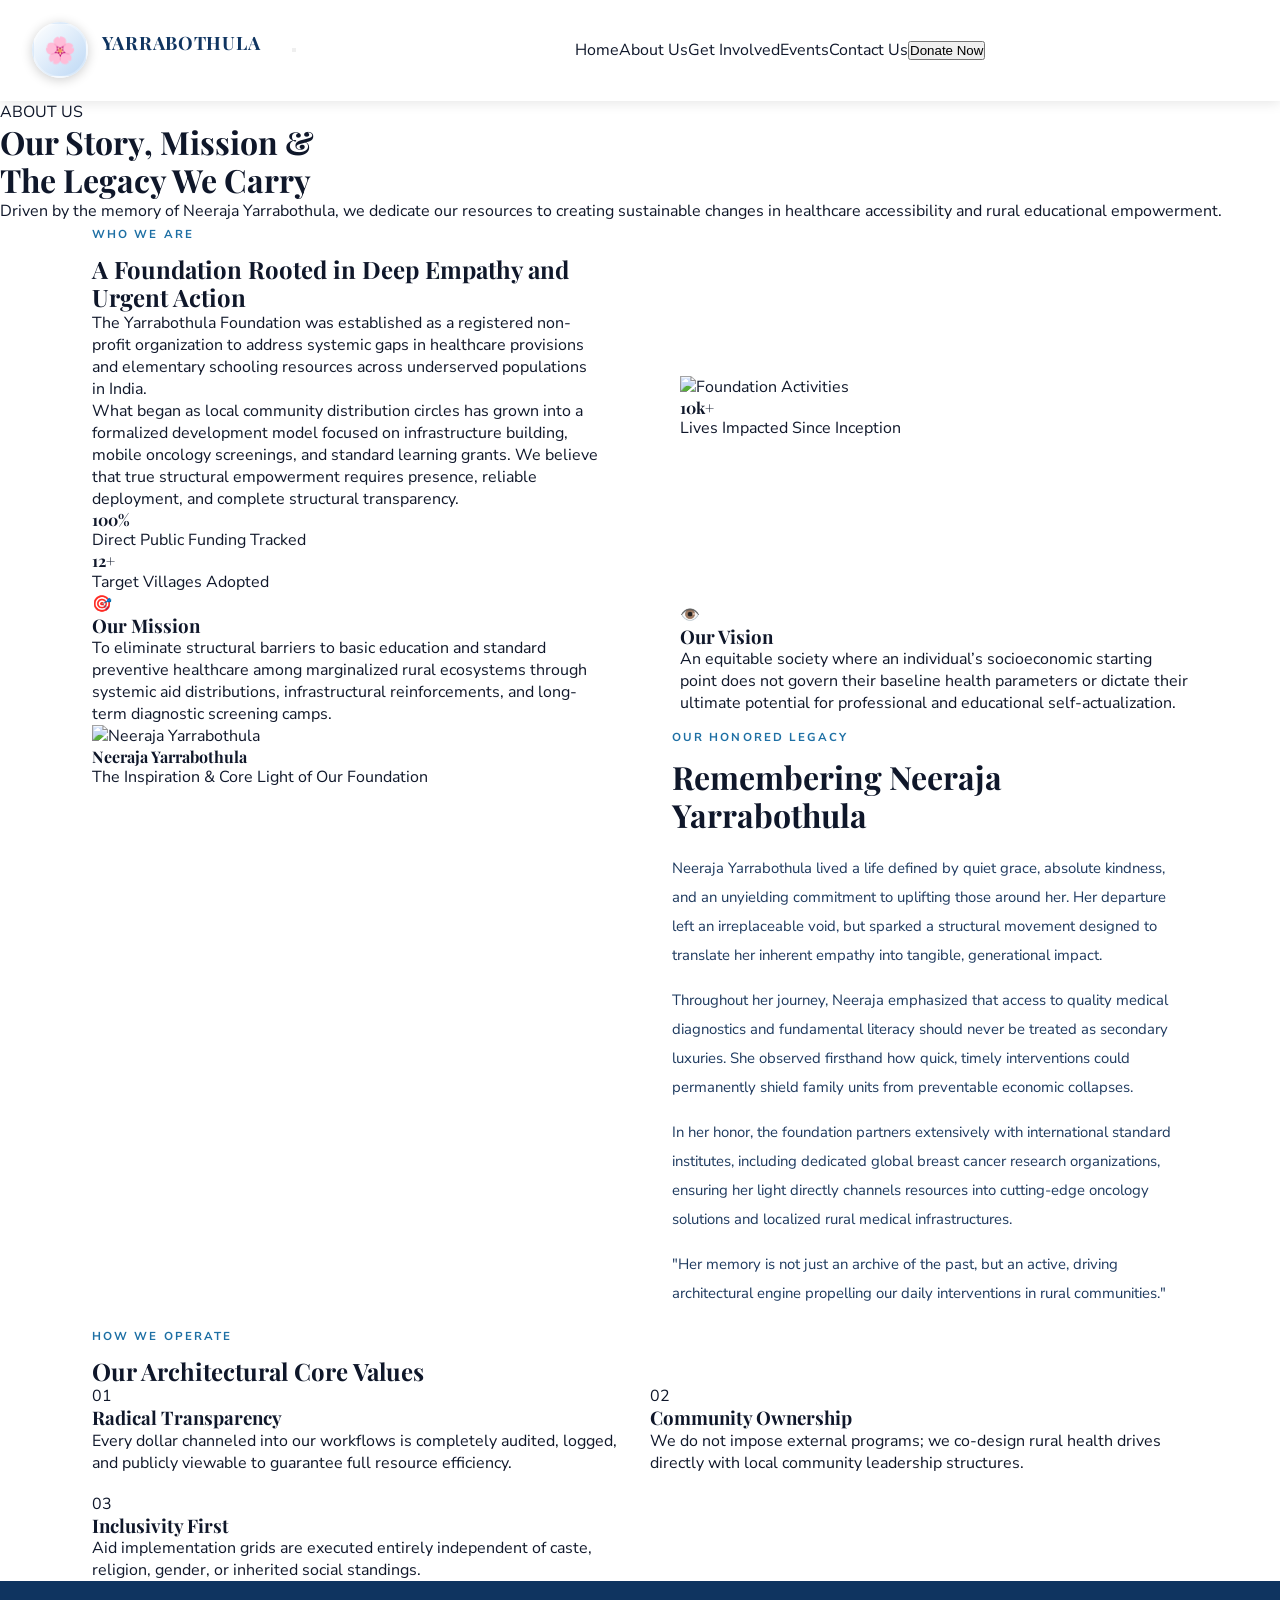
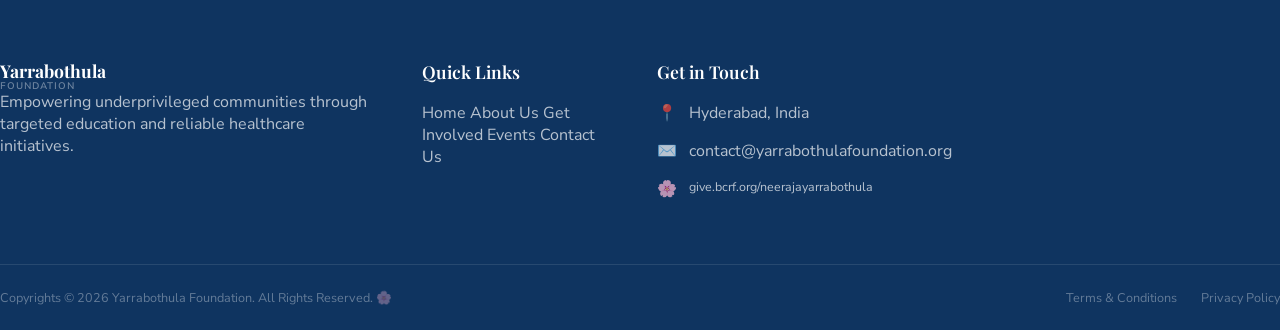
==== commit c430c899: "Update about.html" ====
--- a/about.html
+++ b/about.html
@@ -10,7 +10,6 @@
 
 </head>
 <body>
-<!-- ═══════════ DONATE MODAL ═══════════ -->
 <style>
 #donateModal{display:none;position:fixed;inset:0;z-index:99999;background:rgba(0,0,0,.65);backdrop-filter:blur(6px);align-items:center;justify-content:center;padding:1rem}
 #donateModal.open{display:flex}
@@ -69,190 +68,252 @@
 @keyframes dmIn{from{opacity:0;transform:scale(.95)}to{opacity:1;transform:scale(1)}}
 .dm-wrap{animation:dmIn .25s ease}
 </style>
-<nav id="mainNav" class="page-nav" style="position:relative;background:transparent">
+
+<nav id="mainNav" class="page-nav">
   <div class="nav-inner">
     <a href="index.html" class="nav-logo">
-      <img src="[data-uri]" alt="Yarrabothula Foundation" style="height:90px;width:auto;flex-shrink:0">
+      <div class="nav-logo-icon">🌸</div>
+      <div class="nav-logo-text">
+        Yarrabothula<br><small>Foundation</small>
+      </div>
     </a>
-    <ul class="nav-links"><li class="nav-item"><a href="index.html">Home</a></li>
-<li class="nav-item"><a href="about.html" class="active">About Us</a></li>
-<li class="nav-item"><a href="charity.html">Charity</a></li>
-<li class="nav-item"><a href="events.html">Events &amp; Gallery</a></li>
-<li class="nav-item"><a href="initiatives.html">Initiatives</a></li>
-<li class="nav-item"><a href="volunteer.html">Youth &amp; Volunteer</a></li>
-<li class="nav-item"><a href="contact.html">Contact Us</a></li>
-</ul>
+    
+    <button class="menu-toggle" aria-label="Toggle navigation">
+      <span></span>
+      <span></span>
+      <span></span>
+    </button>
+    
+    <div class="nav-links">
+      <a href="index.html">Home</a>
+      <a href="about.html" class="active">About Us</a>
+      <a href="get-involved.html">Get Involved</a>
+      <a href="events.html">Events</a>
+      <a href="contact.html">Contact Us</a>
+      <button class="nav-btn" onclick="openDM()">Donate Now</button>
+    </div>
   </div>
 </nav>
-<section class="page-hero"><div class="breadcrumb"><span onclick="gotoPage('home')">Home</span> &rsaquo; <span style="color:var(--sand)">About Us</span></div><h1>About the Foundation</h1><p>Our story, our mission, and the family behind every act of service.</p><div class="page-hero-wave"><svg viewBox="0 0 1440 50" xmlns="http://www.w3.org/2000/svg" preserveAspectRatio="none"><path d="M0,25 C360,50 1080,0 1440,25 L1440,50 L0,50 Z" fill="#FAF6F0"/></svg></div></section>
-
-  <section style="background:var(--cream);padding:6rem 0">
-    <div class="container"><div class="about-grid">
-      <div style="position:relative" class="reveal"><div class="ab-img"><div class="ab-pat"></div><span class="ab-em">🤝</span><h3>Family. Service. Legacy.</h3><p>Every act of giving is a tribute to those who gave us everything.</p></div><div class="ab-badge"><strong>∞</strong><span>Years of Love</span></div></div>
-      <div class="reveal"><span class="sec-tag">About the Foundation</span><h2 class="sec-title">A Family's Legacy of <em>Giving Back</em></h2><p style="color:var(--tm);font-size:.93rem;line-height:1.9;margin:1rem 0">The Yarrabothula Foundation is a non-profit, servicing from Houston, Texas. We were serving the community in honor of departed family members of Yarrabothula whose love, courage, and compassion defined in life.</p><p style="color:var(--tm);font-size:.93rem;line-height:1.9;margin-bottom:1rem">Established to serve communities across the USA, India, and beyond, we are involved in promoting breast cancer awareness, community services, educational assistance, and cultural activities. The Foundation is open, transparent, and community-first in all its structure and functions.</p><p style="color:var(--tm);font-size:.93rem;line-height:1.9;margin-bottom:1rem">Our core mission is to serve thousands of people throughout the globe honoring family's legacy through every meal served, every scholarship awarded, and every life touched.</p><div class="ab-checks"><div class="chk"><span class="chk-ic">✓</span>Breast Cancer Awareness</div><div class="chk"><span class="chk-ic">✓</span>Education &amp; Scholarships</div><div class="chk"><span class="chk-ic">✓</span>Healthcare Support</div><div class="chk"><span class="chk-ic">✓</span>Hunger &amp; Poverty Relief</div><div class="chk"><span class="chk-ic">✓</span>Environmental Action</div><div class="chk"><span class="chk-ic">✓</span>Animal Welfare</div></div><a href="javascript:void(0)" onclick="gotoPage('charity')" class="btn btn-clay" style="cursor:pointer">Explore Our Causes</a></div>
-    </div></div>
-  </section>
-
-  <section style="padding:6rem 0" class="mission-bg">
-    <div class="container"><div class="mission-grid">
-      <div class="reveal"><span class="sec-tag" style="color:var(--sand)">Our Core</span><h2 class="sec-title" style="color:#fff">Our Values &amp; <em>Objectives</em></h2><div class="tab-btns" style="margin-top:1.5rem"><button class="tab-btn active" onclick="switchTab(this,'ab-tm')">Our Mission</button><button class="tab-btn" onclick="switchTab(this,'ab-tv')">Our Vision</button><button class="tab-btn" onclick="switchTab(this,'ab-tg')">Our Goals</button></div><div id="ab-tm" class="tab-panel active"><h3>Driven by Love &amp; Purpose</h3><p>Our mission is to fight breast cancer, hunger, and inequality empowering youth, promoting education and social welfare, and providing food and healthcare support. We honor departed members of Yarrabothula family by serving communities in the USA, India, and beyond with transparency and a family's heart.</p><a href="javascript:void(0)" onclick="gotoPage('charity')" class="btn btn-wh" style="cursor:pointer">See Our Programs</a></div><div id="ab-tv" class="tab-panel"><h3>A World Touched by Compassion</h3><p>Our vision is to build a world where every individual — regardless of background — has access to food, education, healthcare, and clean water. A world where cancer research is funded enough to save every Bujji, and no child goes without a chance to succeed.</p></div><div id="ab-tg" class="tab-panel"><h3>Tangible, Measurable Impact</h3><p>Fund 500+ cancer donations via BCRF, award 100 scholarships annually, serve 5,000 meals monthly, provide clean water to 100,000+ people, plant 50,000 trees, and support 200+ differently-abled students — all with full transparency and community accountability.</p><a href="javascript:void(0)" onclick="gotoPage('charity')" class="btn btn-wh" style="cursor:pointer">Help Us Get There</a></div></div>
-      <div class="vals-grid reveal"><div class="val-box"><div class="val-icon">🌸</div><h4>Family First</h4><p>Every cause we serve honors the love and legacy of those who came before us.</p></div><div class="val-box"><div class="val-icon">💡</div><h4>Transparency</h4><p>Open books and full accountability to every donor, partner, and community we serve.</p></div><div class="val-box"><div class="val-icon">🌍</div><h4>Cross-Border Care</h4><p>Serving communities in Texas and across India — because love has no borders.</p></div><div class="val-box"><div class="val-icon">❤️</div><h4>Compassion</h4><p>Every decision guided by empathy — for people, animals, and the planet we share.</p></div></div>
-    </div></div>
-  </section>
-
-  <section style="padding:6rem 0;background:var(--white)">
-    <div class="container"><div class="sec-hdr reveal"><span class="sec-tag">Our People</span><h2 class="sec-title">The Family <em>Behind the Foundation</em></h2><p>Run by the Yarrabothula family and community volunteers united by a shared mission to serve.</p></div>
-    <div class="leader-grid reveal">
-  <div class="leader-card">
-    <div class="leader-photo" style="overflow:hidden;background:none">
-      <img src="[data-uri]" alt="Srinivasa Reddy Yarrabothula" style="width:100%;height:100%;object-fit:cover;object-position:center top">
-    </div>
-    <h3>Srinivasa Reddy Yarrabothula</h3>
-    <span class="leader-role">Founder &amp; President</span>
-    <p>Husband of Neeraja, the founding heart behind this Foundation — dedicated to honoring her legacy through service.</p>
-  </div>
-  <div class="leader-card">
-    <div class="leader-photo" style="overflow:hidden;background:none">
-      <img src="[data-uri]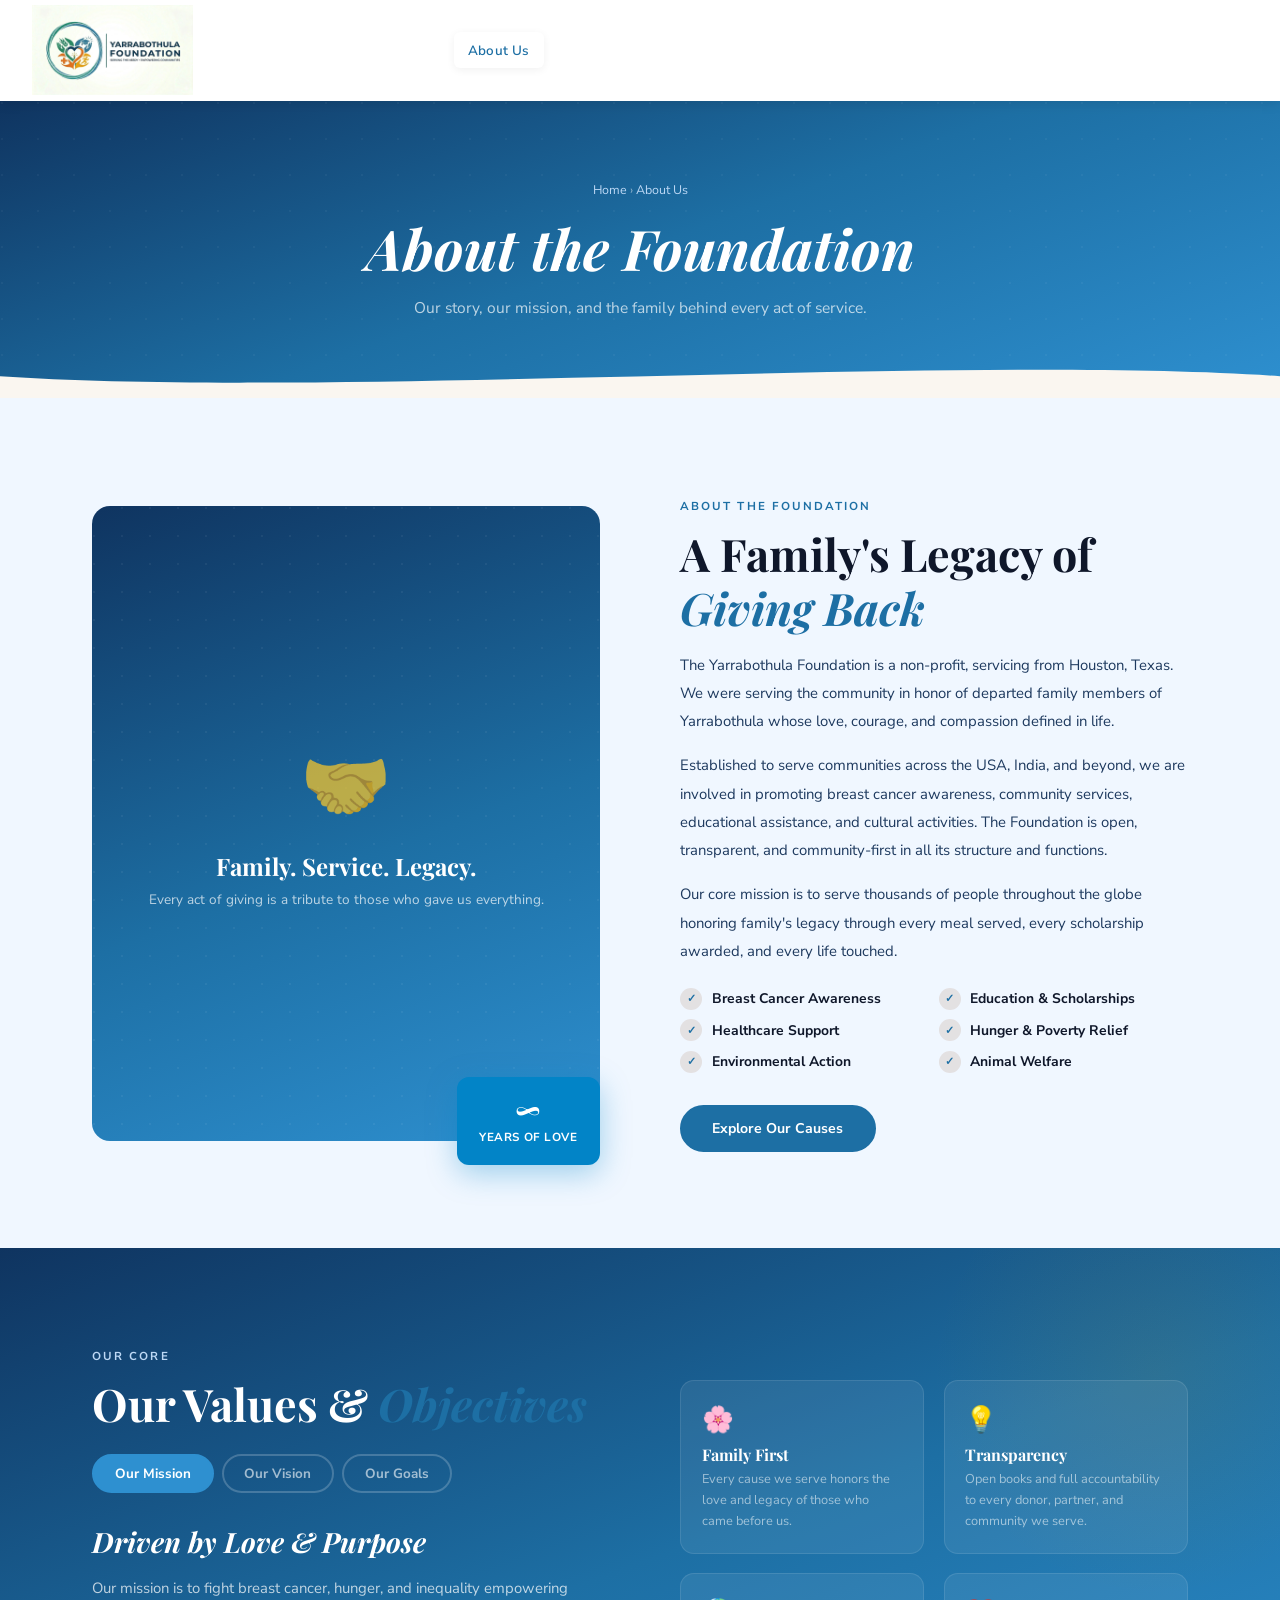
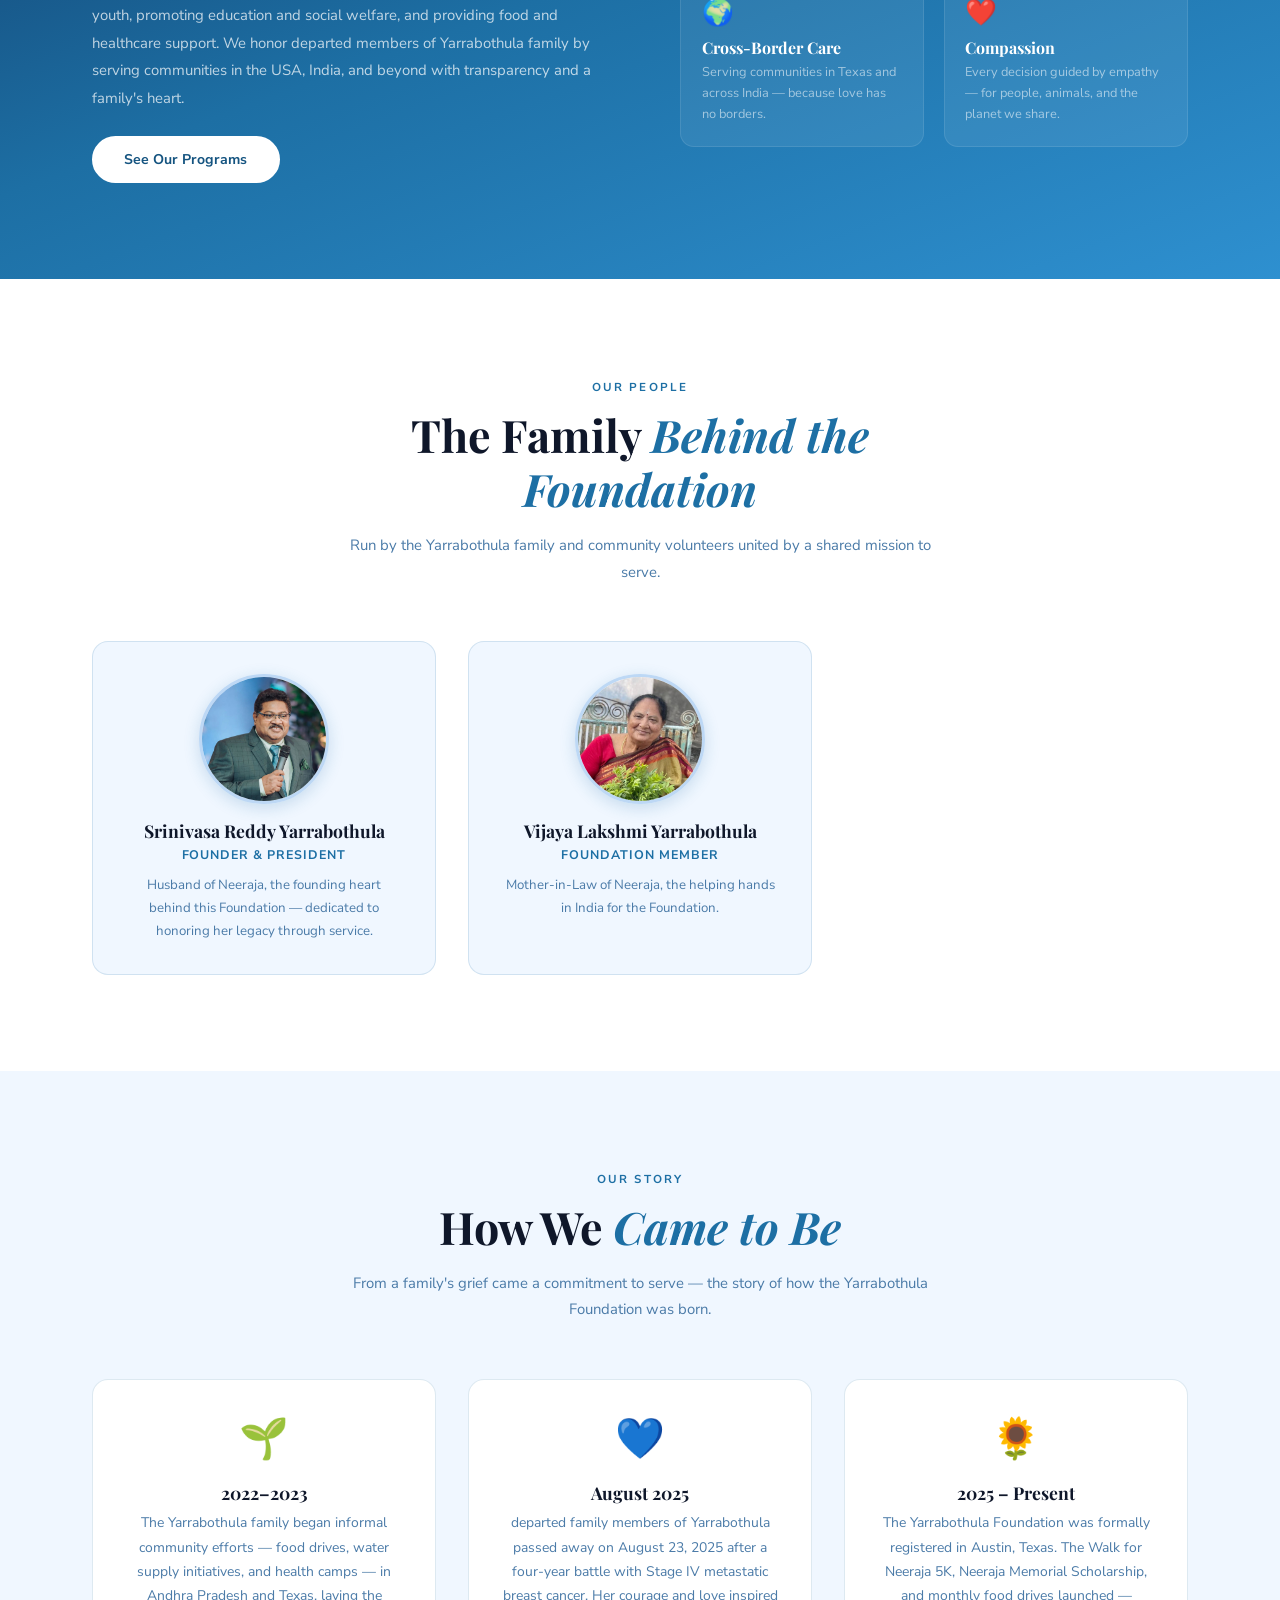
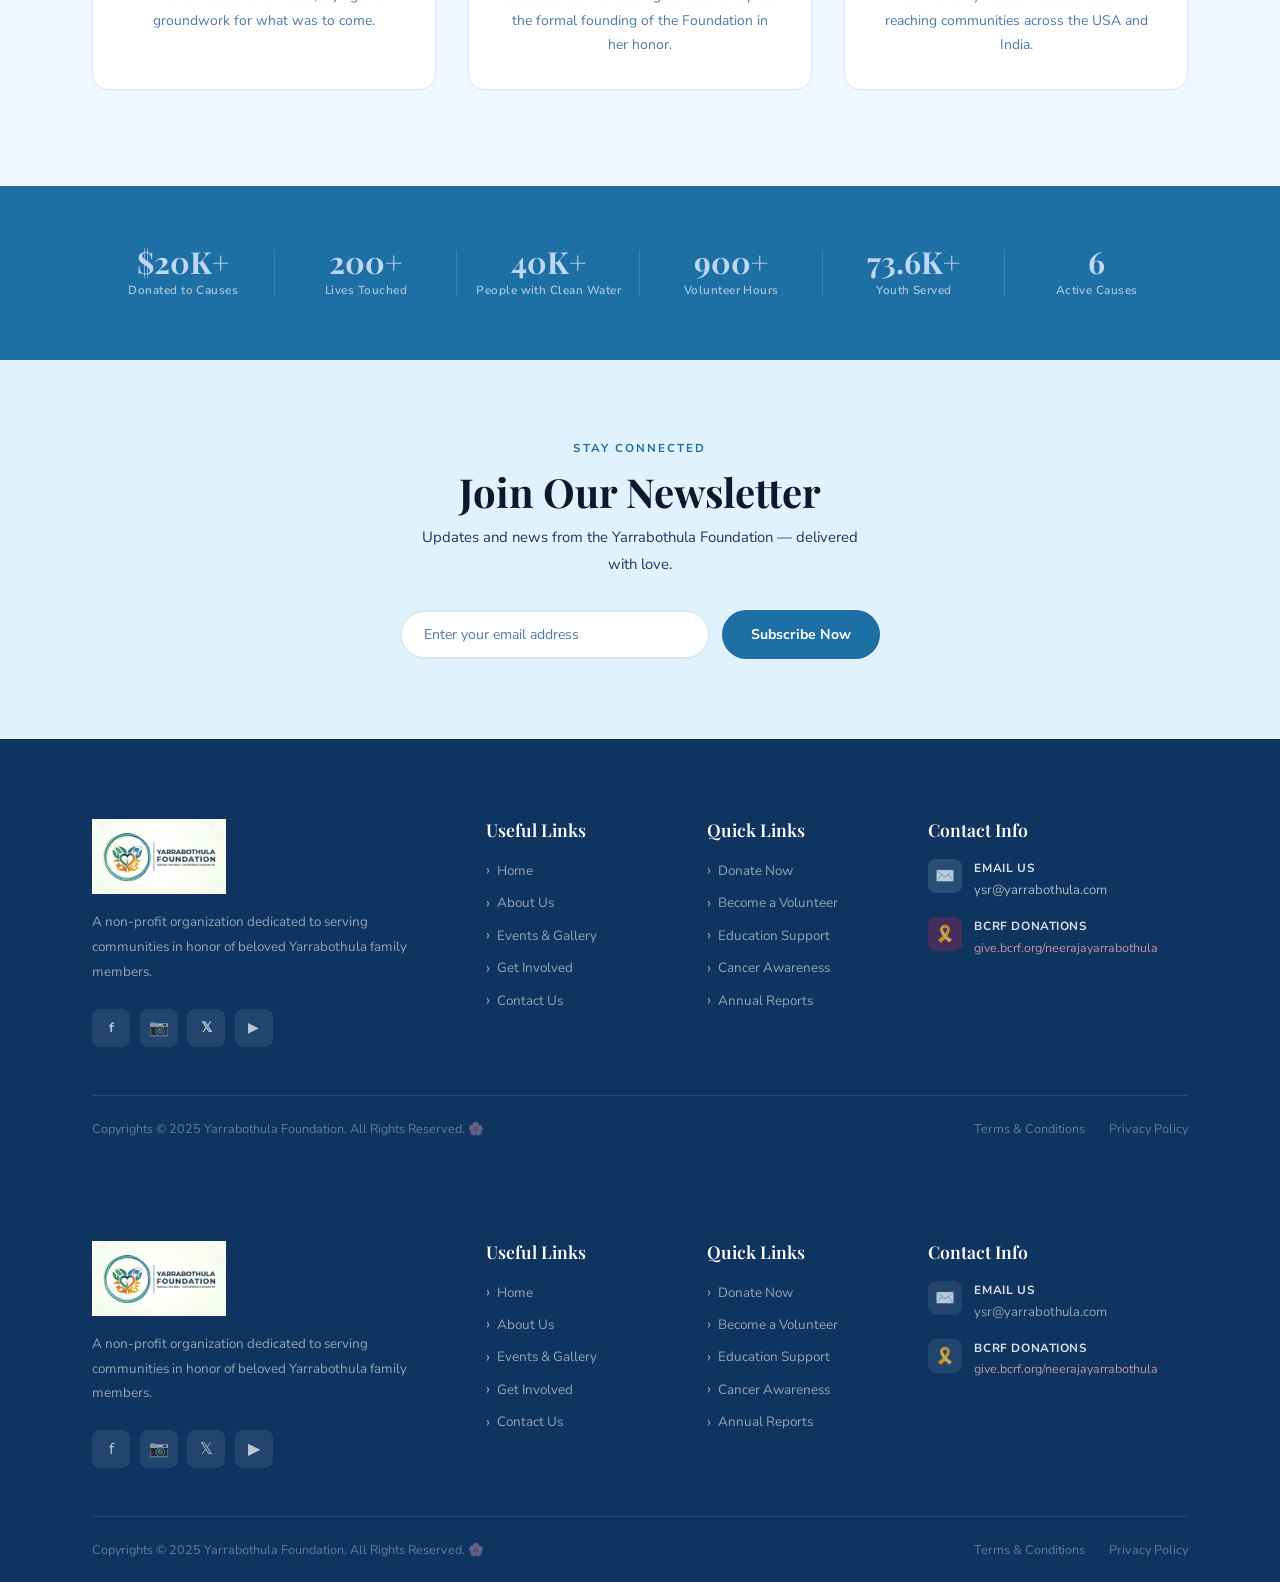
==== commit ec180d16: "Add files via upload" ====
--- a/about.html
+++ b/about.html
@@ -10,6 +10,7 @@
 
 </head>
 <body>
+<!-- ═══════════ DONATE MODAL ═══════════ -->
 <style>
 #donateModal{display:none;position:fixed;inset:0;z-index:99999;background:rgba(0,0,0,.65);backdrop-filter:blur(6px);align-items:center;justify-content:center;padding:1rem}
 #donateModal.open{display:flex}
@@ -68,252 +69,190 @@
 @keyframes dmIn{from{opacity:0;transform:scale(.95)}to{opacity:1;transform:scale(1)}}
 .dm-wrap{animation:dmIn .25s ease}
 </style>
-
-<nav id="mainNav" class="page-nav">
+<nav id="mainNav" class="page-nav" style="position:relative;background:transparent">
   <div class="nav-inner">
     <a href="index.html" class="nav-logo">
-      <div class="nav-logo-icon">🌸</div>
-      <div class="nav-logo-text">
-        Yarrabothula<br><small>Foundation</small>
-      </div>
+      <img src="[data-uri]" alt="Yarrabothula Foundation" style="height:90px;width:auto;flex-shrink:0">
     </a>
-    
-    <button class="menu-toggle" aria-label="Toggle navigation">
-      <span></span>
-      <span></span>
-      <span></span>
-    </button>
-    
-    <div class="nav-links">
-      <a href="index.html">Home</a>
-      <a href="about.html" class="active">About Us</a>
-      <a href="get-involved.html">Get Involved</a>
-      <a href="events.html">Events</a>
-      <a href="contact.html">Contact Us</a>
-      <button class="nav-btn" onclick="openDM()">Donate Now</button>
-    </div>
+    <ul class="nav-links"><li class="nav-item"><a href="index.html">Home</a></li>
+<li class="nav-item"><a href="about.html" class="active">About Us</a></li>
+<li class="nav-item"><a href="charity.html">Charity</a></li>
+<li class="nav-item"><a href="events.html">Events &amp; Gallery</a></li>
+<li class="nav-item"><a href="initiatives.html">Initiatives</a></li>
+<li class="nav-item"><a href="volunteer.html">Youth &amp; Volunteer</a></li>
+<li class="nav-item"><a href="contact.html">Contact Us</a></li>
+</ul>
   </div>
 </nav>
-
-<div id="donateModal">
-  <div class="dm-wrap">
-    <div class="dm-header">
-      <div class="dm-header-left">
-        <div class="dm-logo">🌸</div>
-        <div>
-          <div class="dm-title">Make a Donation</div>
-          <div class="dm-subtitle">Yarrabothula Foundation</div>
-        </div>
-      </div>
-      <button class="dm-close" onclick="closeDM()">✕</button>
-    </div>
-    <form onsubmit="submitForm(event,'dmSuccess')">
-      <div class="dm-body">
-        <div class="dm-toggle">
-          <button type="button" class="dm-tog-btn active" onclick="setDMTyp(this,'one')">One-Time</button>
-          <button type="button" class="dm-tog-btn" onclick="setDMTyp(this,'mo')">Monthly Campaign</button>
-        </div>
-        <div class="dm-amt-label">Select Amount (USD)</div>
-        <div class="dm-amts">
-          <button type="button" class="dm-amt active" onclick="setDMAmt(this,25)">$25</button>
-          <button type="button" class="dm-amt" onclick="setDMAmt(this,50)">$50</button>
-          <button type="button" class="dm-amt" onclick="setDMAmt(this,100)">$100</button>
-          <button type="button" class="dm-amt" onclick="setDMAmt(this,250)">$250</button>
-        </div>
-        <div class="dm-custom-row">
-          <input type="number" id="dmCustom" placeholder="Custom Amount" oninput="clearDMAmts(this)">
-          <select><option>USD ($)</option><option>INR (₹)</option></select>
-        </div>
-        <div class="dm-divider"></div>
-        <div class="dm-profile">
-          <img src="image_b0b15d.jpg" class="dm-profile-img">
-          <div>
-            <div class="dm-profile-name">In Memory of Neeraja Yarrabothula</div>
-            <div class="dm-profile-tag">Official Memorial Fundraiser</div>
-          </div>
-        </div>
-        <div class="dm-form-grid">
-          <div class="dm-form-group"><label>First Name</label><input type="text" required></div>
-          <div class="dm-form-group"><label>Last Name</label><input type="text" required></div>
-        </div>
-        <div class="dm-form-group"><label>Email Address</label><input type="email" required></div>
-        <label class="dm-checkbox"><input type="checkbox"> Make this donation anonymous</label>
-        <label class="dm-checkbox"><input type="checkbox" checked> Email me a tax-deductible receipt</label>
-        <button type="submit" class="dm-submit">Proceed to Secure Payment</button>
-        <div class="dm-payment-icons">
-          <div class="dm-pay-icon text">Cards</div>
-          <div class="dm-pay-icon paypal">PayPal</div>
-          <div class="dm-pay-icon venmo">Venmo</div>
-        </div>
-      </div>
-    </form>
-    <div id="dmSuccess" style="display:none;padding:2rem;text-align:center">
-      <div style="font-size:3rem;margin-bottom:1rem">💝</div>
-      <h3 style="font-family:'Playfair Display',serif;margin-bottom:.5rem">Thank You for Your Generosity!</h3>
-      <p style="font-size:.88rem;color:#475569;margin-bottom:1.5rem">Your payment integration setup is complete. This simulation caught the request successfully.</p>
-      <button class="donate-trigger-btn" onclick="closeDM()">Close Window</button>
-    </div>
-    <div class="dm-footer">Secured by 256-bit SSL encryption. All contributions are eligible for international tax relief programs where applicable. <a href="#">Learn More</a></div>
+<section class="page-hero"><div class="breadcrumb"><span onclick="gotoPage('home')">Home</span> &rsaquo; <span style="color:var(--sand)">About Us</span></div><h1>About the Foundation</h1><p>Our story, our mission, and the family behind every act of service.</p><div class="page-hero-wave"><svg viewBox="0 0 1440 50" xmlns="http://www.w3.org/2000/svg" preserveAspectRatio="none"><path d="M0,25 C360,50 1080,0 1440,25 L1440,50 L0,50 Z" fill="#FAF6F0"/></svg></div></section>
+
+  <section style="background:var(--cream);padding:6rem 0">
+    <div class="container"><div class="about-grid">
+      <div style="position:relative" class="reveal"><div class="ab-img"><div class="ab-pat"></div><span class="ab-em">🤝</span><h3>Family. Service. Legacy.</h3><p>Every act of giving is a tribute to those who gave us everything.</p></div><div class="ab-badge"><strong>∞</strong><span>Years of Love</span></div></div>
+      <div class="reveal"><span class="sec-tag">About the Foundation</span><h2 class="sec-title">A Family's Legacy of <em>Giving Back</em></h2><p style="color:var(--tm);font-size:.93rem;line-height:1.9;margin:1rem 0">The Yarrabothula Foundation is a non-profit, servicing from Houston, Texas. We were serving the community in honor of departed family members of Yarrabothula whose love, courage, and compassion defined in life.</p><p style="color:var(--tm);font-size:.93rem;line-height:1.9;margin-bottom:1rem">Established to serve communities across the USA, India, and beyond, we are involved in promoting breast cancer awareness, community services, educational assistance, and cultural activities. The Foundation is open, transparent, and community-first in all its structure and functions.</p><p style="color:var(--tm);font-size:.93rem;line-height:1.9;margin-bottom:1rem">Our core mission is to serve thousands of people throughout the globe honoring family's legacy through every meal served, every scholarship awarded, and every life touched.</p><div class="ab-checks"><div class="chk"><span class="chk-ic">✓</span>Breast Cancer Awareness</div><div class="chk"><span class="chk-ic">✓</span>Education &amp; Scholarships</div><div class="chk"><span class="chk-ic">✓</span>Healthcare Support</div><div class="chk"><span class="chk-ic">✓</span>Hunger &amp; Poverty Relief</div><div class="chk"><span class="chk-ic">✓</span>Environmental Action</div><div class="chk"><span class="chk-ic">✓</span>Animal Welfare</div></div><a href="javascript:void(0)" onclick="gotoPage('charity')" class="btn btn-clay" style="cursor:pointer">Explore Our Causes</a></div>
+    </div></div>
+  </section>
+
+  <section style="padding:6rem 0" class="mission-bg">
+    <div class="container"><div class="mission-grid">
+      <div class="reveal"><span class="sec-tag" style="color:var(--sand)">Our Core</span><h2 class="sec-title" style="color:#fff">Our Values &amp; <em>Objectives</em></h2><div class="tab-btns" style="margin-top:1.5rem"><button class="tab-btn active" onclick="switchTab(this,'ab-tm')">Our Mission</button><button class="tab-btn" onclick="switchTab(this,'ab-tv')">Our Vision</button><button class="tab-btn" onclick="switchTab(this,'ab-tg')">Our Goals</button></div><div id="ab-tm" class="tab-panel active"><h3>Driven by Love &amp; Purpose</h3><p>Our mission is to fight breast cancer, hunger, and inequality empowering youth, promoting education and social welfare, and providing food and healthcare support. We honor departed members of Yarrabothula family by serving communities in the USA, India, and beyond with transparency and a family's heart.</p><a href="javascript:void(0)" onclick="gotoPage('charity')" class="btn btn-wh" style="cursor:pointer">See Our Programs</a></div><div id="ab-tv" class="tab-panel"><h3>A World Touched by Compassion</h3><p>Our vision is to build a world where every individual — regardless of background — has access to food, education, healthcare, and clean water. A world where cancer research is funded enough to save every Bujji, and no child goes without a chance to succeed.</p></div><div id="ab-tg" class="tab-panel"><h3>Tangible, Measurable Impact</h3><p>Fund 500+ cancer donations via BCRF, award 100 scholarships annually, serve 5,000 meals monthly, provide clean water to 100,000+ people, plant 50,000 trees, and support 200+ differently-abled students — all with full transparency and community accountability.</p><a href="javascript:void(0)" onclick="gotoPage('charity')" class="btn btn-wh" style="cursor:pointer">Help Us Get There</a></div></div>
+      <div class="vals-grid reveal"><div class="val-box"><div class="val-icon">🌸</div><h4>Family First</h4><p>Every cause we serve honors the love and legacy of those who came before us.</p></div><div class="val-box"><div class="val-icon">💡</div><h4>Transparency</h4><p>Open books and full accountability to every donor, partner, and community we serve.</p></div><div class="val-box"><div class="val-icon">🌍</div><h4>Cross-Border Care</h4><p>Serving communities in Texas and across India — because love has no borders.</p></div><div class="val-box"><div class="val-icon">❤️</div><h4>Compassion</h4><p>Every decision guided by empathy — for people, animals, and the planet we share.</p></div></div>
+    </div></div>
+  </section>
+
+  <section style="padding:6rem 0;background:var(--white)">
+    <div class="container"><div class="sec-hdr reveal"><span class="sec-tag">Our People</span><h2 class="sec-title">The Family <em>Behind the Foundation</em></h2><p>Run by the Yarrabothula family and community volunteers united by a shared mission to serve.</p></div>
+    <div class="leader-grid reveal">
+  <div class="leader-card">
+    <div class="leader-photo" style="overflow:hidden;background:none">
+      <img src="[data-uri]" alt="Srinivasa Reddy Yarrabothula" style="width:100%;height:100%;object-fit:cover;object-position:center top">
+    </div>
+    <h3>Srinivasa Reddy Yarrabothula</h3>
+    <span class="leader-role">Founder &amp; President</span>
+    <p>Husband of Neeraja, the founding heart behind this Foundation — dedicated to honoring her legacy through service.</p>
+  </div>
+  <div class="leader-card">
+    <div class="leader-photo" style="overflow:hidden;background:none">
+      <img src="[data-uri]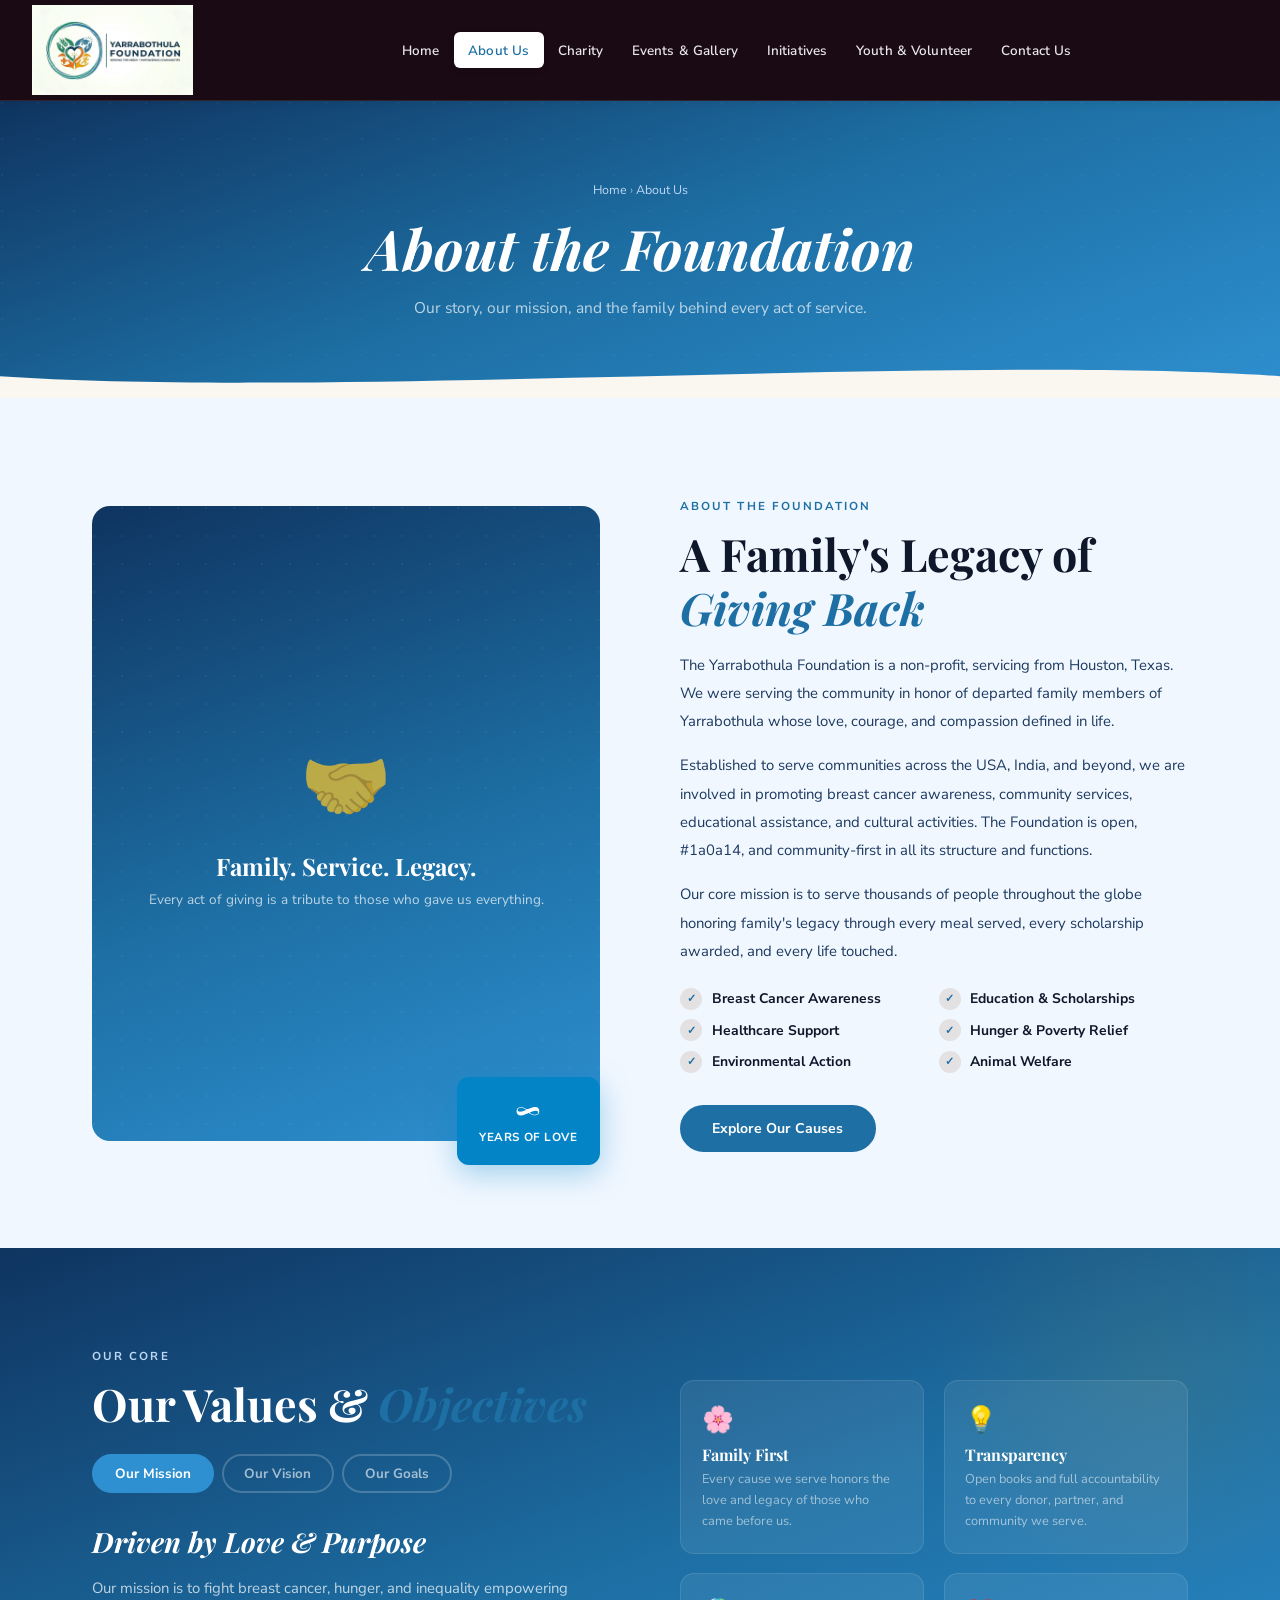
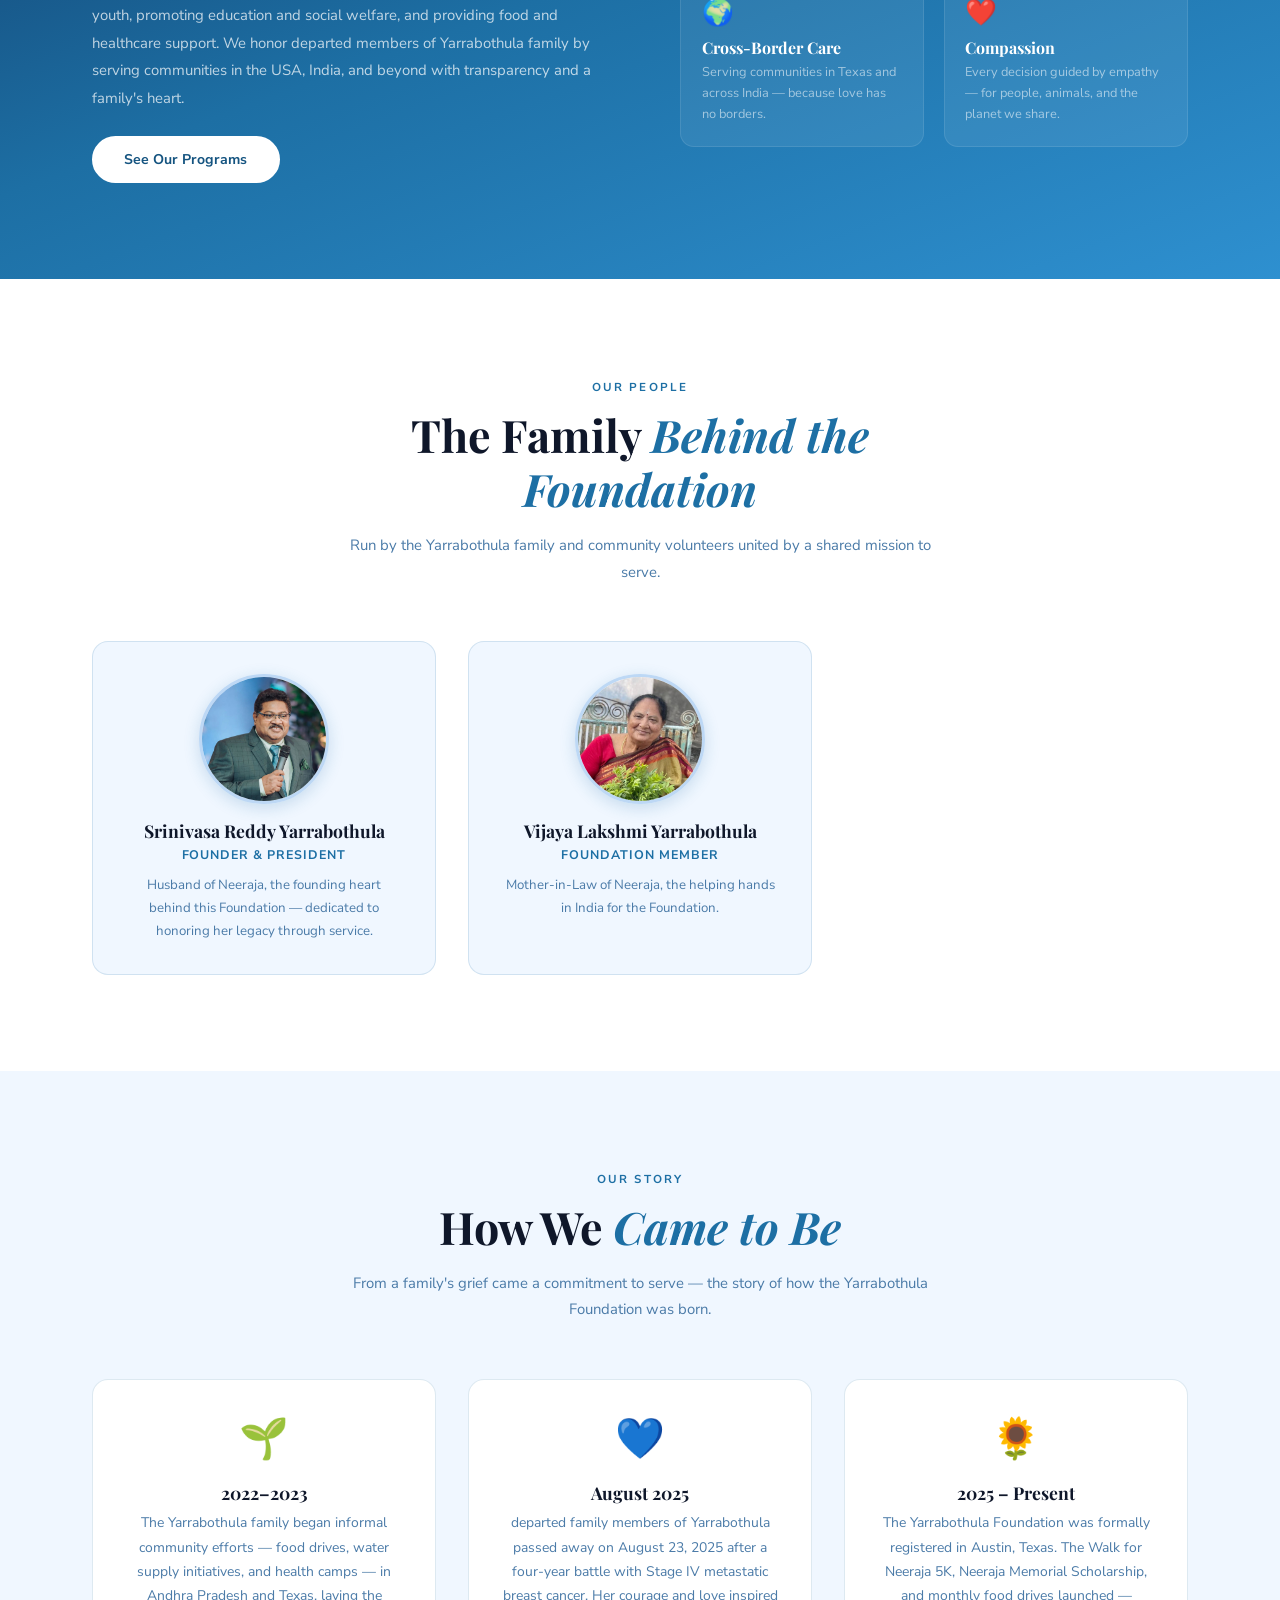
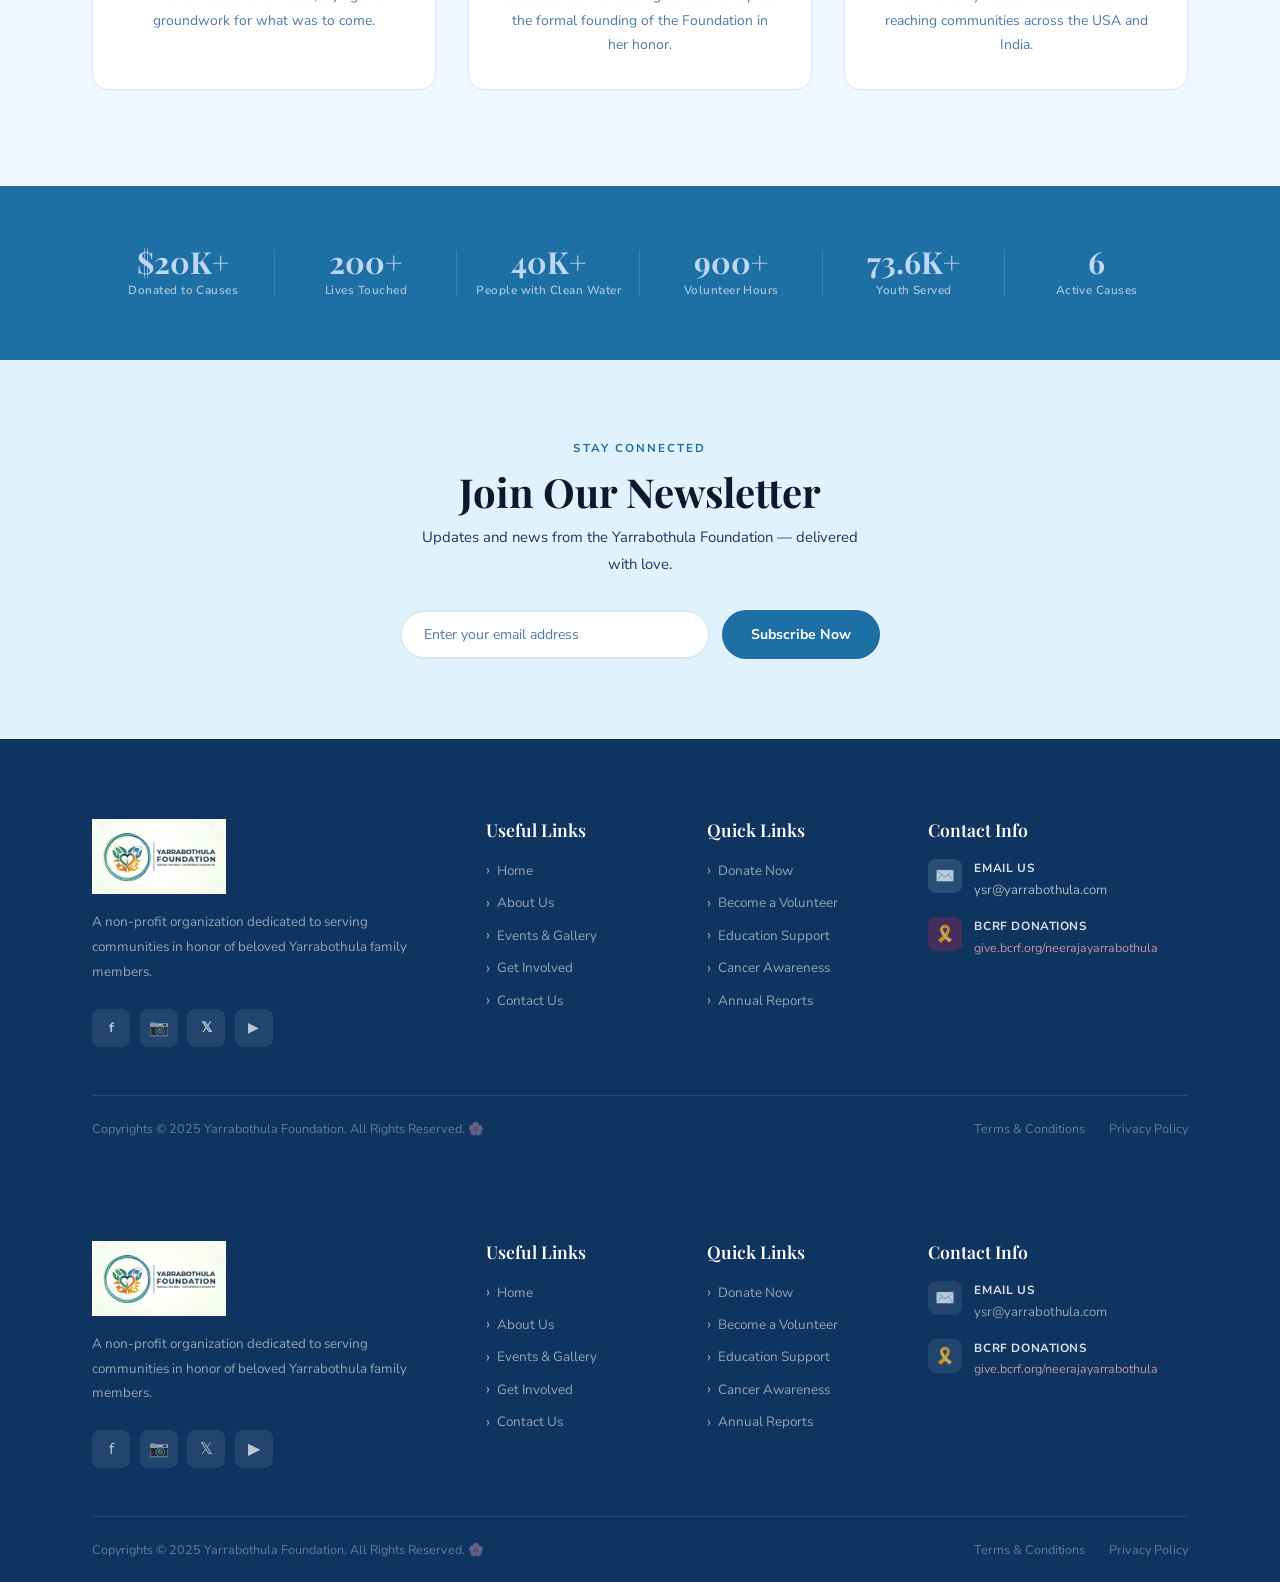
==== commit 3f0ef65a: "Update about.html" ====
--- a/about.html
+++ b/about.html
@@ -25,7 +25,7 @@
 .dm-body{padding:1.6rem}
 /* Toggle */
 .dm-toggle{display:flex;background:#f1f5f9;border-radius:50px;padding:4px;margin-bottom:1.4rem}
-.dm-tog-btn{flex:1;padding:.5rem;border:none;border-radius:50px;font-family:'Nunito Sans',sans-serif;font-size:.84rem;font-weight:700;cursor:pointer;transition:all .25s;background:transparent;color:#64748b}
+.dm-tog-btn{flex:1;padding:.5rem;border:none;border-radius:50px;font-family:'Nunito Sans',sans-serif;font-size:.84rem;font-weight:700;cursor:pointer;transition:all .25s;background:#1a0a14;color:#64748b}
 .dm-tog-btn.active{background:#E11D48;color:#fff;box-shadow:0 2px 8px rgba(225,29,72,.3)}
 /* Amounts */
 .dm-amt-label{font-size:.78rem;font-weight:700;color:#64748b;text-align:center;margin-bottom:.8rem;letter-spacing:.05em;text-transform:uppercase}
@@ -69,7 +69,7 @@
 @keyframes dmIn{from{opacity:0;transform:scale(.95)}to{opacity:1;transform:scale(1)}}
 .dm-wrap{animation:dmIn .25s ease}
 </style>
-<nav id="mainNav" class="page-nav" style="position:relative;background:transparent">
+<nav id="mainNav" class="page-nav" style="position:relative;background:#1a0a14">
   <div class="nav-inner">
     <a href="index.html" class="nav-logo">
       <img src="[data-uri]" alt="Yarrabothula Foundation" style="height:90px;width:auto;flex-shrink:0">
@@ -89,7 +89,7 @@
   <section style="background:var(--cream);padding:6rem 0">
     <div class="container"><div class="about-grid">
       <div style="position:relative" class="reveal"><div class="ab-img"><div class="ab-pat"></div><span class="ab-em">🤝</span><h3>Family. Service. Legacy.</h3><p>Every act of giving is a tribute to those who gave us everything.</p></div><div class="ab-badge"><strong>∞</strong><span>Years of Love</span></div></div>
-      <div class="reveal"><span class="sec-tag">About the Foundation</span><h2 class="sec-title">A Family's Legacy of <em>Giving Back</em></h2><p style="color:var(--tm);font-size:.93rem;line-height:1.9;margin:1rem 0">The Yarrabothula Foundation is a non-profit, servicing from Houston, Texas. We were serving the community in honor of departed family members of Yarrabothula whose love, courage, and compassion defined in life.</p><p style="color:var(--tm);font-size:.93rem;line-height:1.9;margin-bottom:1rem">Established to serve communities across the USA, India, and beyond, we are involved in promoting breast cancer awareness, community services, educational assistance, and cultural activities. The Foundation is open, transparent, and community-first in all its structure and functions.</p><p style="color:var(--tm);font-size:.93rem;line-height:1.9;margin-bottom:1rem">Our core mission is to serve thousands of people throughout the globe honoring family's legacy through every meal served, every scholarship awarded, and every life touched.</p><div class="ab-checks"><div class="chk"><span class="chk-ic">✓</span>Breast Cancer Awareness</div><div class="chk"><span class="chk-ic">✓</span>Education &amp; Scholarships</div><div class="chk"><span class="chk-ic">✓</span>Healthcare Support</div><div class="chk"><span class="chk-ic">✓</span>Hunger &amp; Poverty Relief</div><div class="chk"><span class="chk-ic">✓</span>Environmental Action</div><div class="chk"><span class="chk-ic">✓</span>Animal Welfare</div></div><a href="javascript:void(0)" onclick="gotoPage('charity')" class="btn btn-clay" style="cursor:pointer">Explore Our Causes</a></div>
+      <div class="reveal"><span class="sec-tag">About the Foundation</span><h2 class="sec-title">A Family's Legacy of <em>Giving Back</em></h2><p style="color:var(--tm);font-size:.93rem;line-height:1.9;margin:1rem 0">The Yarrabothula Foundation is a non-profit, servicing from Houston, Texas. We were serving the community in honor of departed family members of Yarrabothula whose love, courage, and compassion defined in life.</p><p style="color:var(--tm);font-size:.93rem;line-height:1.9;margin-bottom:1rem">Established to serve communities across the USA, India, and beyond, we are involved in promoting breast cancer awareness, community services, educational assistance, and cultural activities. The Foundation is open, #1a0a14, and community-first in all its structure and functions.</p><p style="color:var(--tm);font-size:.93rem;line-height:1.9;margin-bottom:1rem">Our core mission is to serve thousands of people throughout the globe honoring family's legacy through every meal served, every scholarship awarded, and every life touched.</p><div class="ab-checks"><div class="chk"><span class="chk-ic">✓</span>Breast Cancer Awareness</div><div class="chk"><span class="chk-ic">✓</span>Education &amp; Scholarships</div><div class="chk"><span class="chk-ic">✓</span>Healthcare Support</div><div class="chk"><span class="chk-ic">✓</span>Hunger &amp; Poverty Relief</div><div class="chk"><span class="chk-ic">✓</span>Environmental Action</div><div class="chk"><span class="chk-ic">✓</span>Animal Welfare</div></div><a href="javascript:void(0)" onclick="gotoPage('charity')" class="btn btn-clay" style="cursor:pointer">Explore Our Causes</a></div>
     </div></div>
   </section>
 
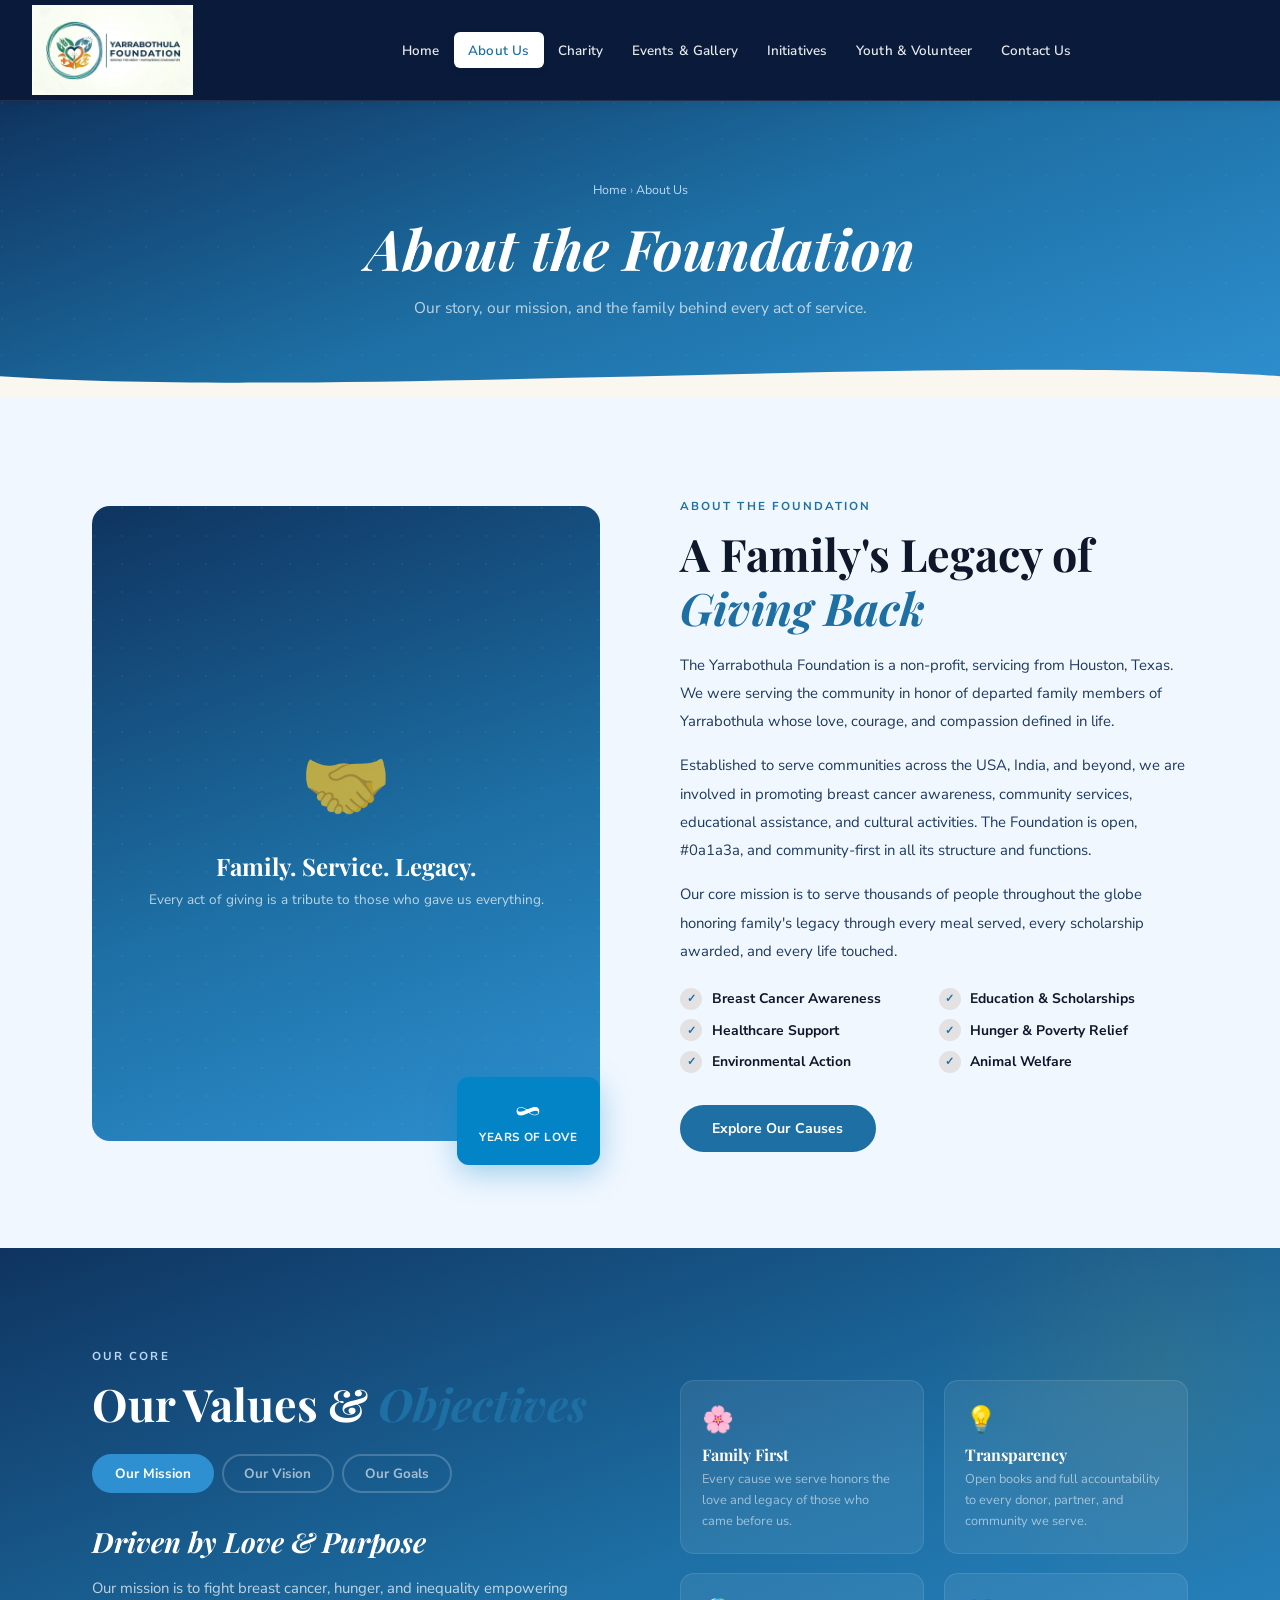
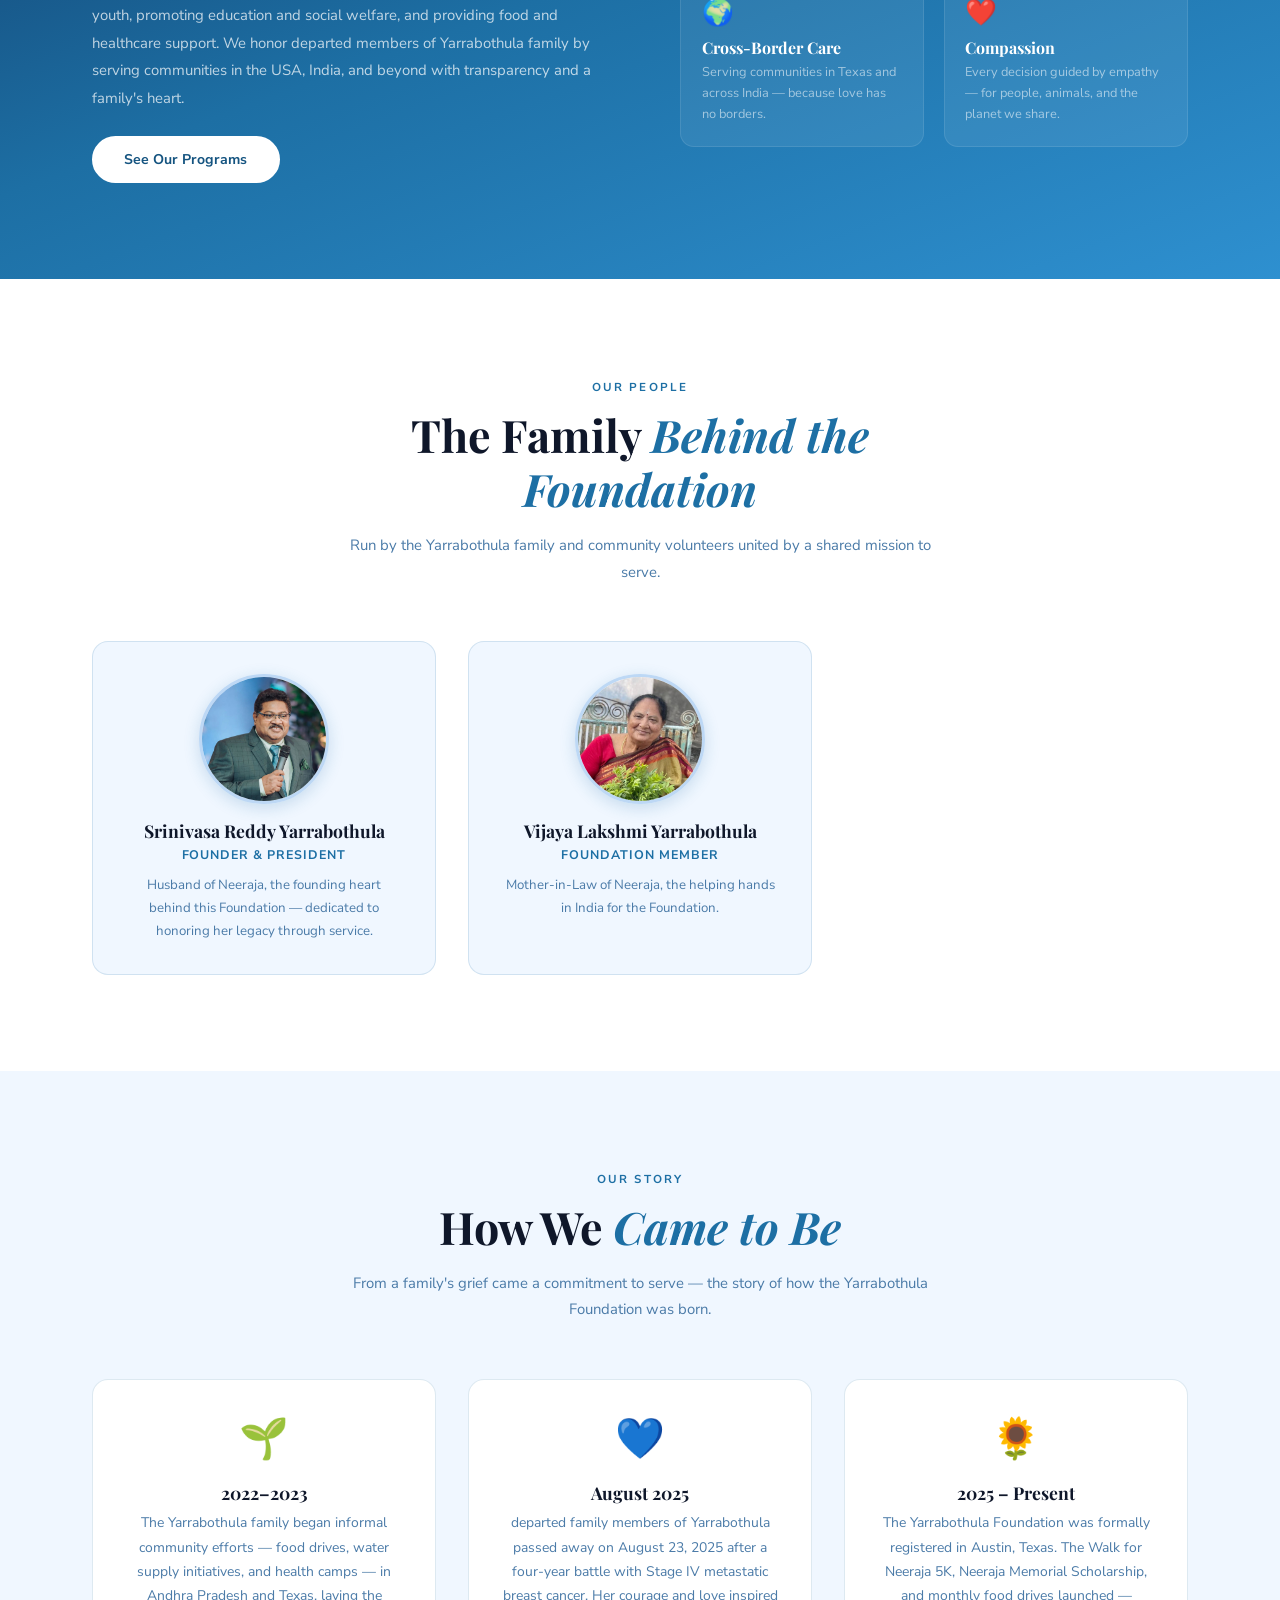
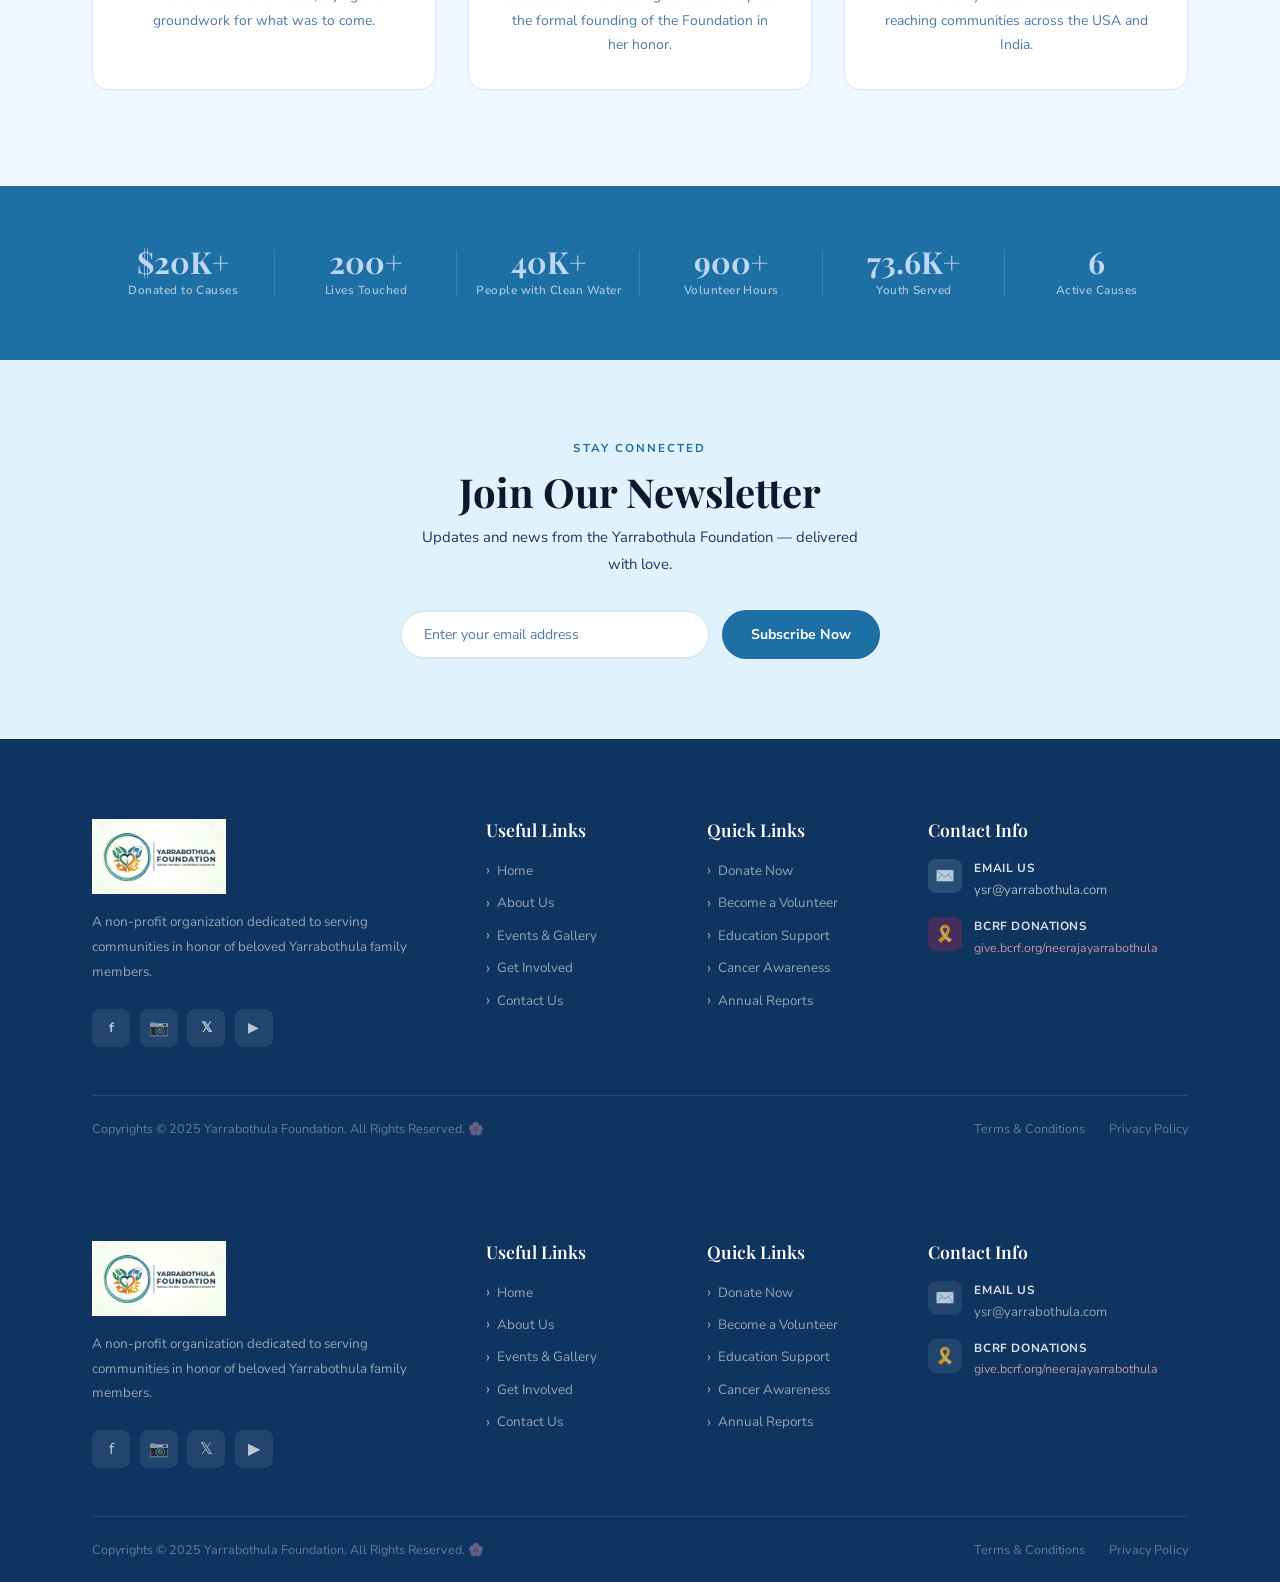
==== commit a83a7ac8: "Update fmt.Println output from 'Hello' to 'Goodbye'" ====
--- a/about.html
+++ b/about.html
@@ -25,7 +25,7 @@
 .dm-body{padding:1.6rem}
 /* Toggle */
 .dm-toggle{display:flex;background:#f1f5f9;border-radius:50px;padding:4px;margin-bottom:1.4rem}
-.dm-tog-btn{flex:1;padding:.5rem;border:none;border-radius:50px;font-family:'Nunito Sans',sans-serif;font-size:.84rem;font-weight:700;cursor:pointer;transition:all .25s;background:#1a0a14;color:#64748b}
+.dm-tog-btn{flex:1;padding:.5rem;border:none;border-radius:50px;font-family:'Nunito Sans',sans-serif;font-size:.84rem;font-weight:700;cursor:pointer;transition:all .25s;background:#0a1a3a;color:#64748b}
 .dm-tog-btn.active{background:#E11D48;color:#fff;box-shadow:0 2px 8px rgba(225,29,72,.3)}
 /* Amounts */
 .dm-amt-label{font-size:.78rem;font-weight:700;color:#64748b;text-align:center;margin-bottom:.8rem;letter-spacing:.05em;text-transform:uppercase}
@@ -69,7 +69,7 @@
 @keyframes dmIn{from{opacity:0;transform:scale(.95)}to{opacity:1;transform:scale(1)}}
 .dm-wrap{animation:dmIn .25s ease}
 </style>
-<nav id="mainNav" class="page-nav" style="position:relative;background:#1a0a14">
+<nav id="mainNav" class="page-nav" style="position:relative;background:#0a1a3a">
   <div class="nav-inner">
     <a href="index.html" class="nav-logo">
       <img src="[data-uri]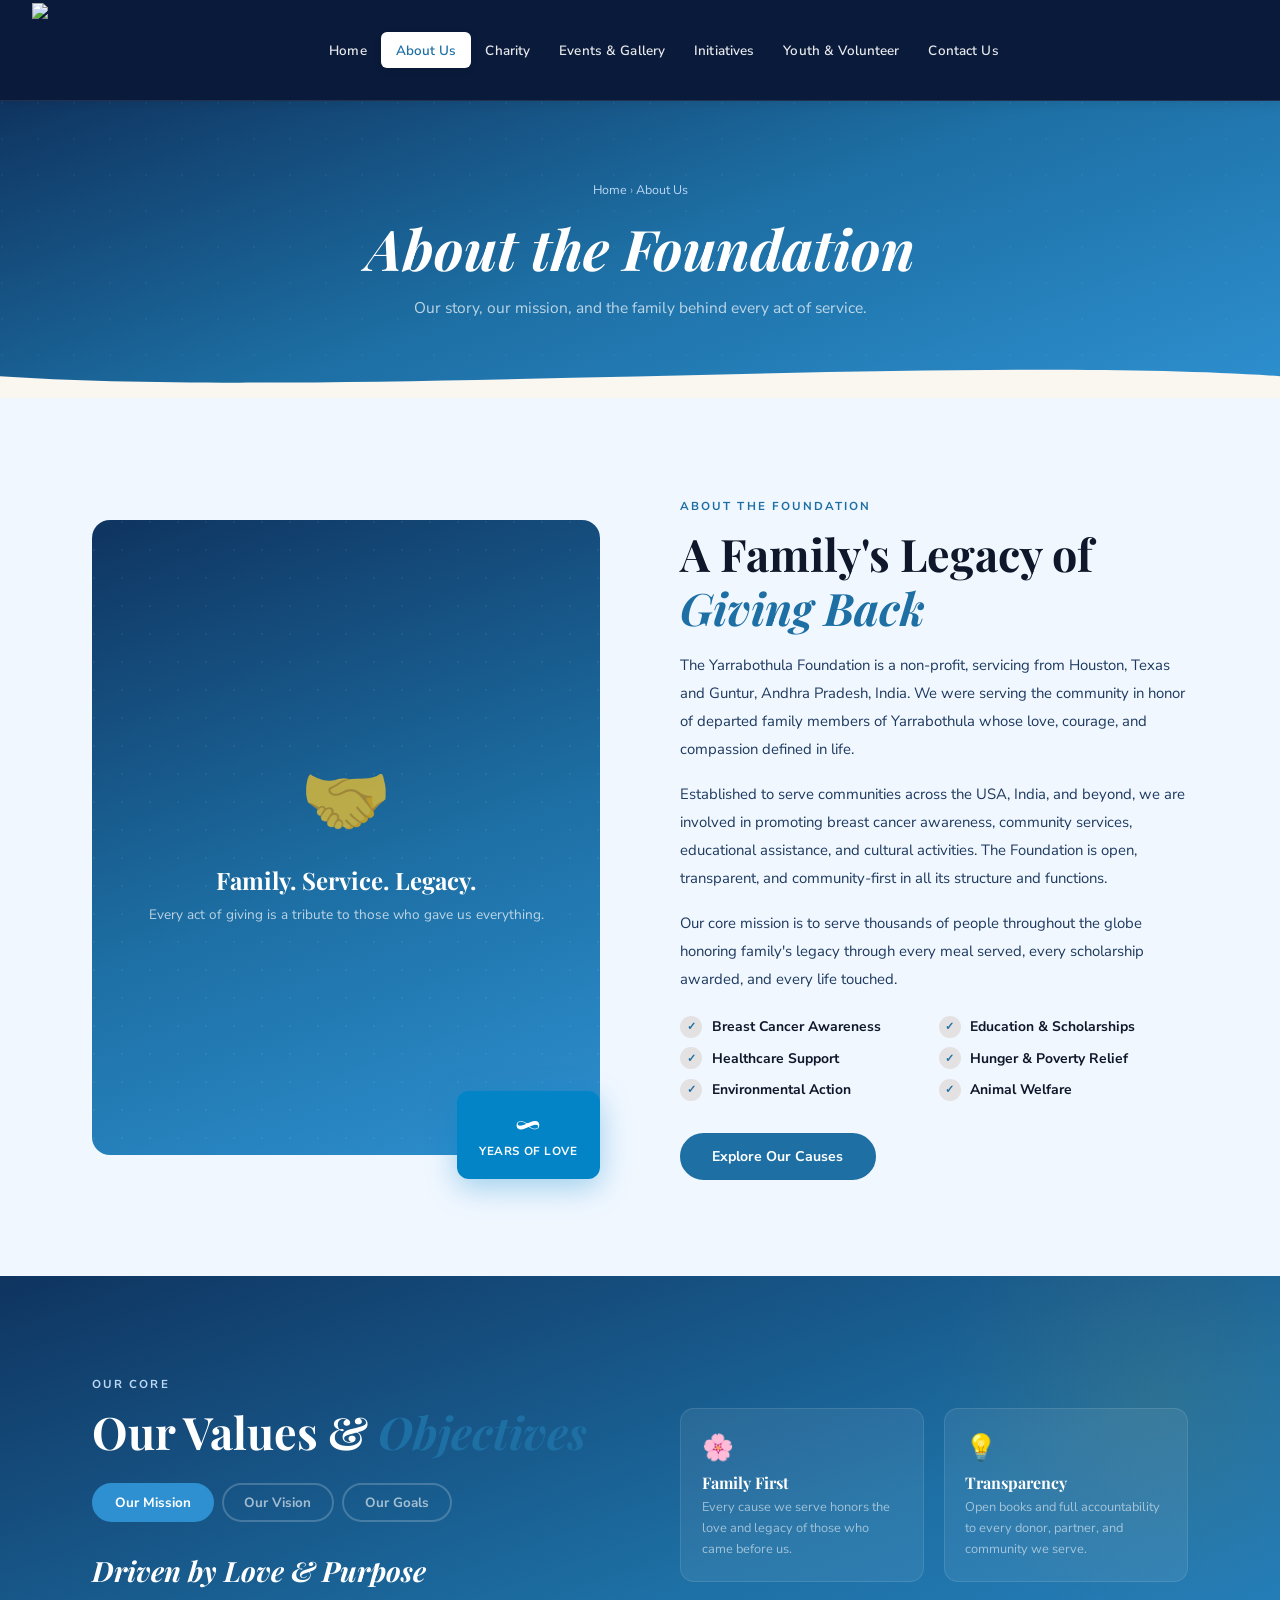
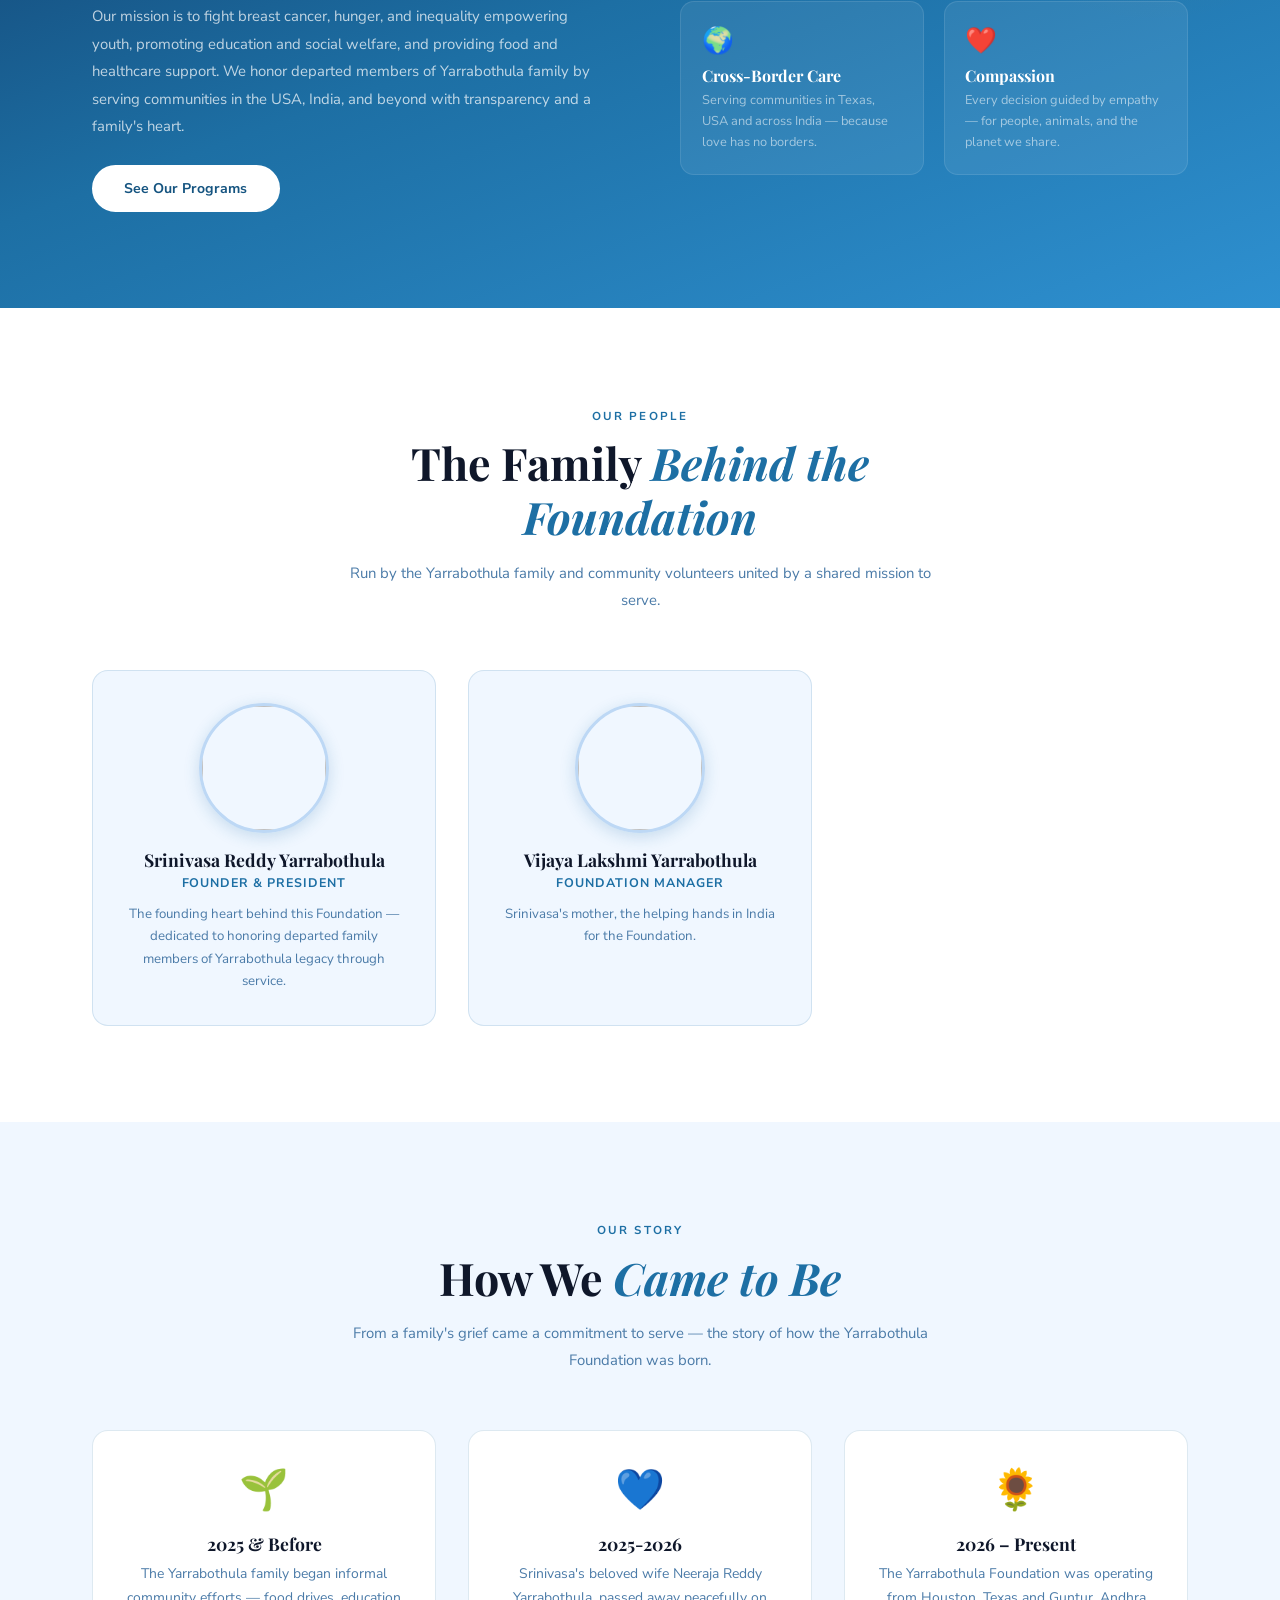
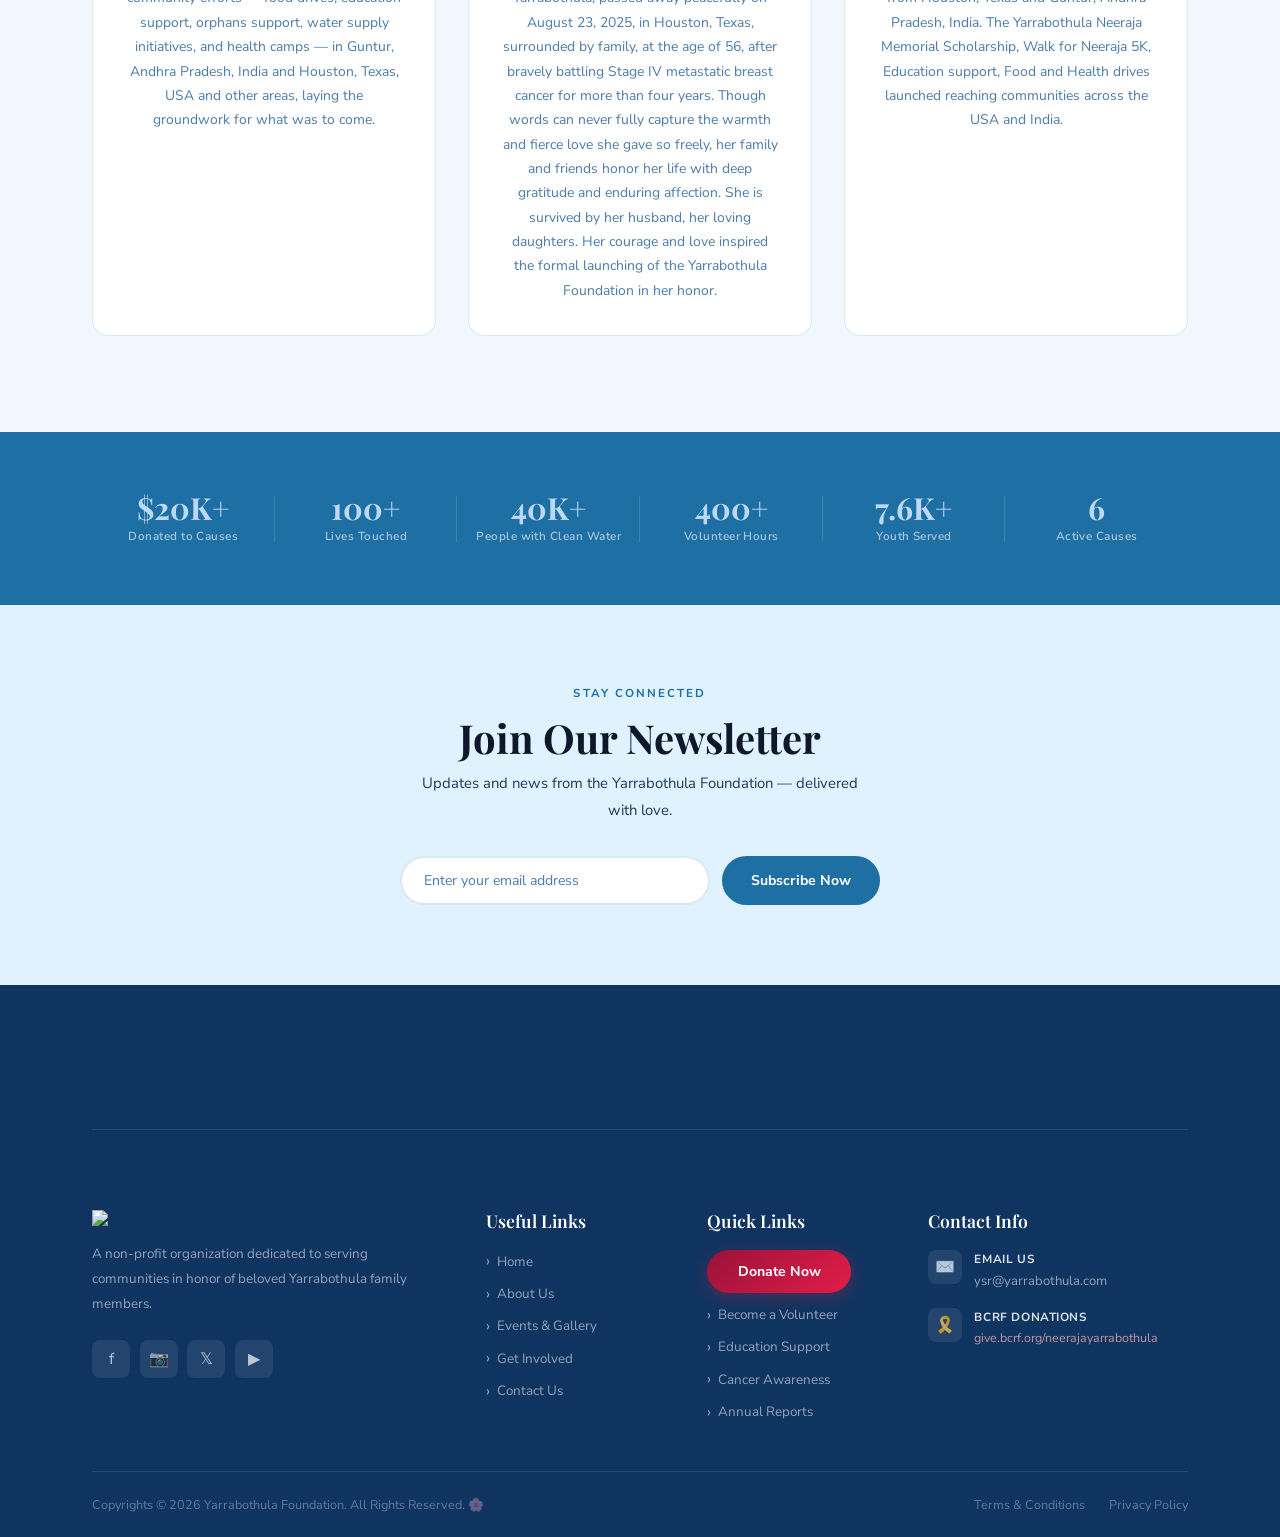
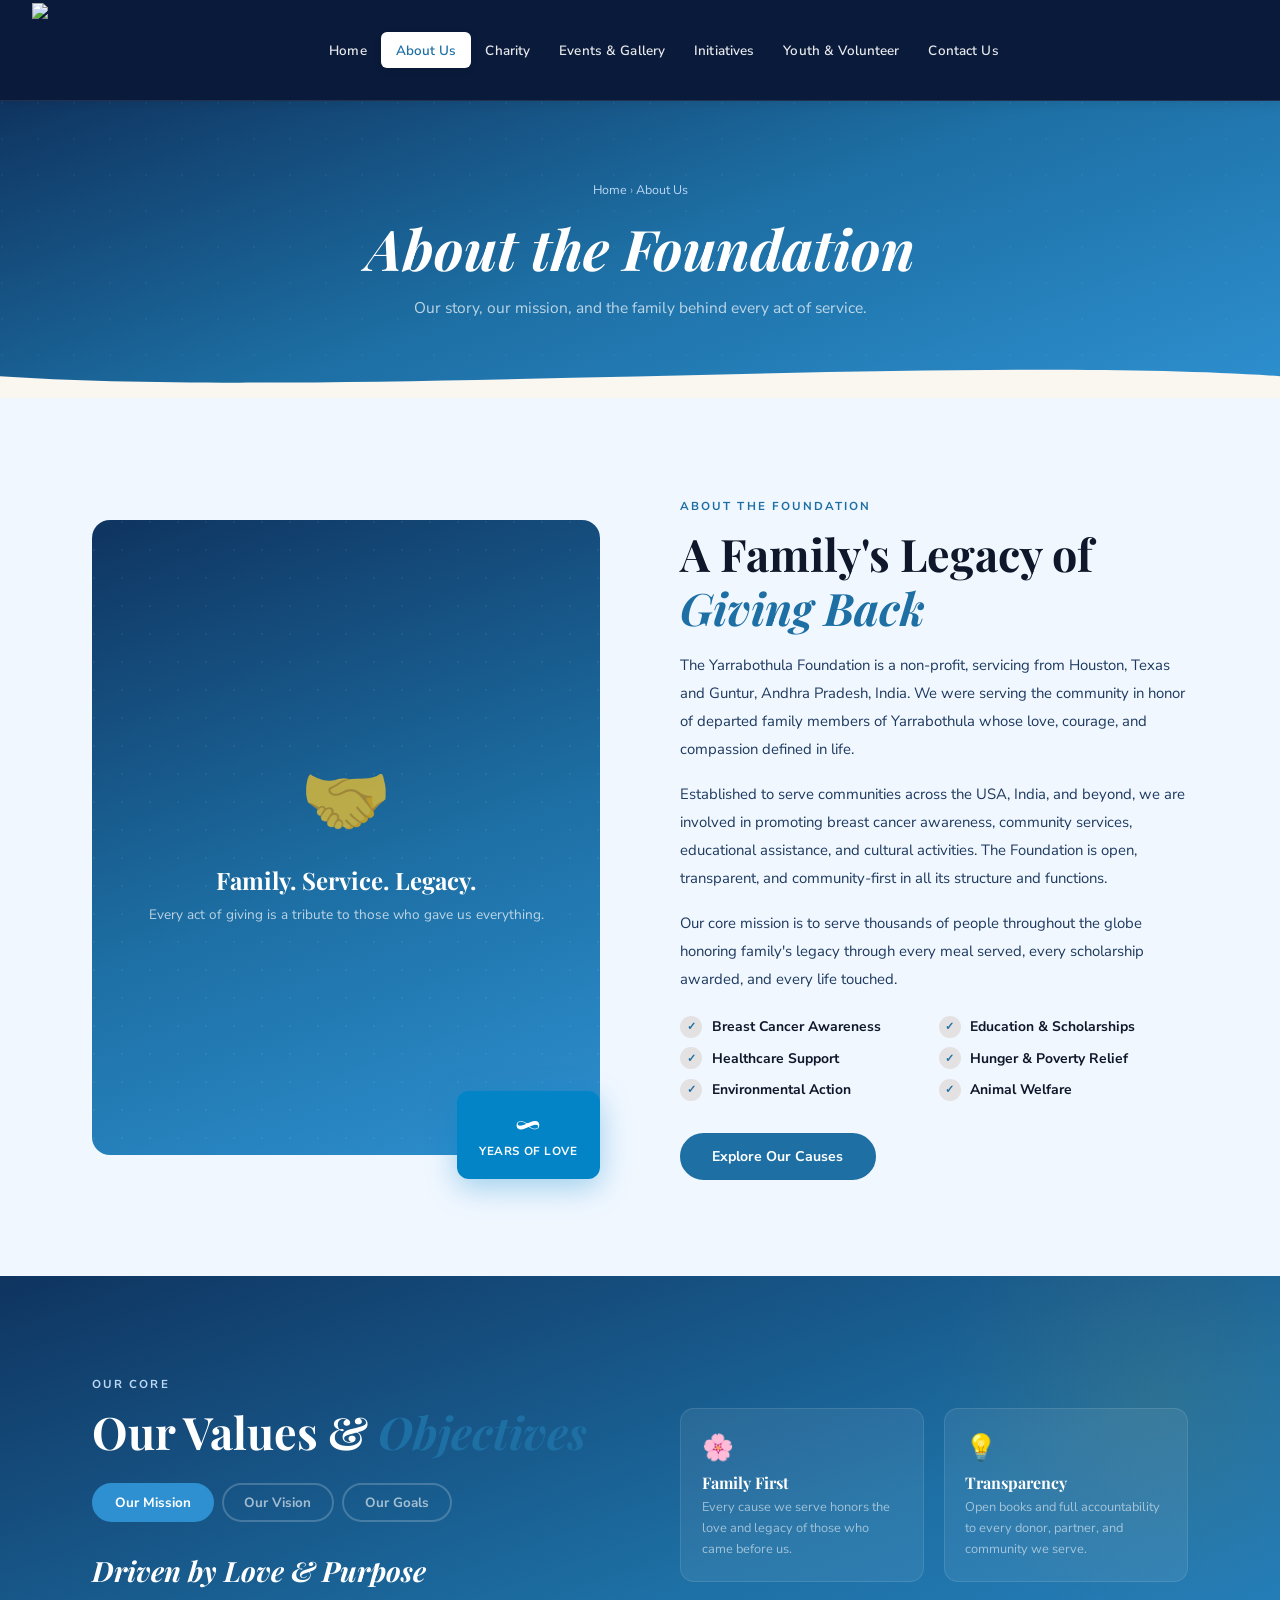
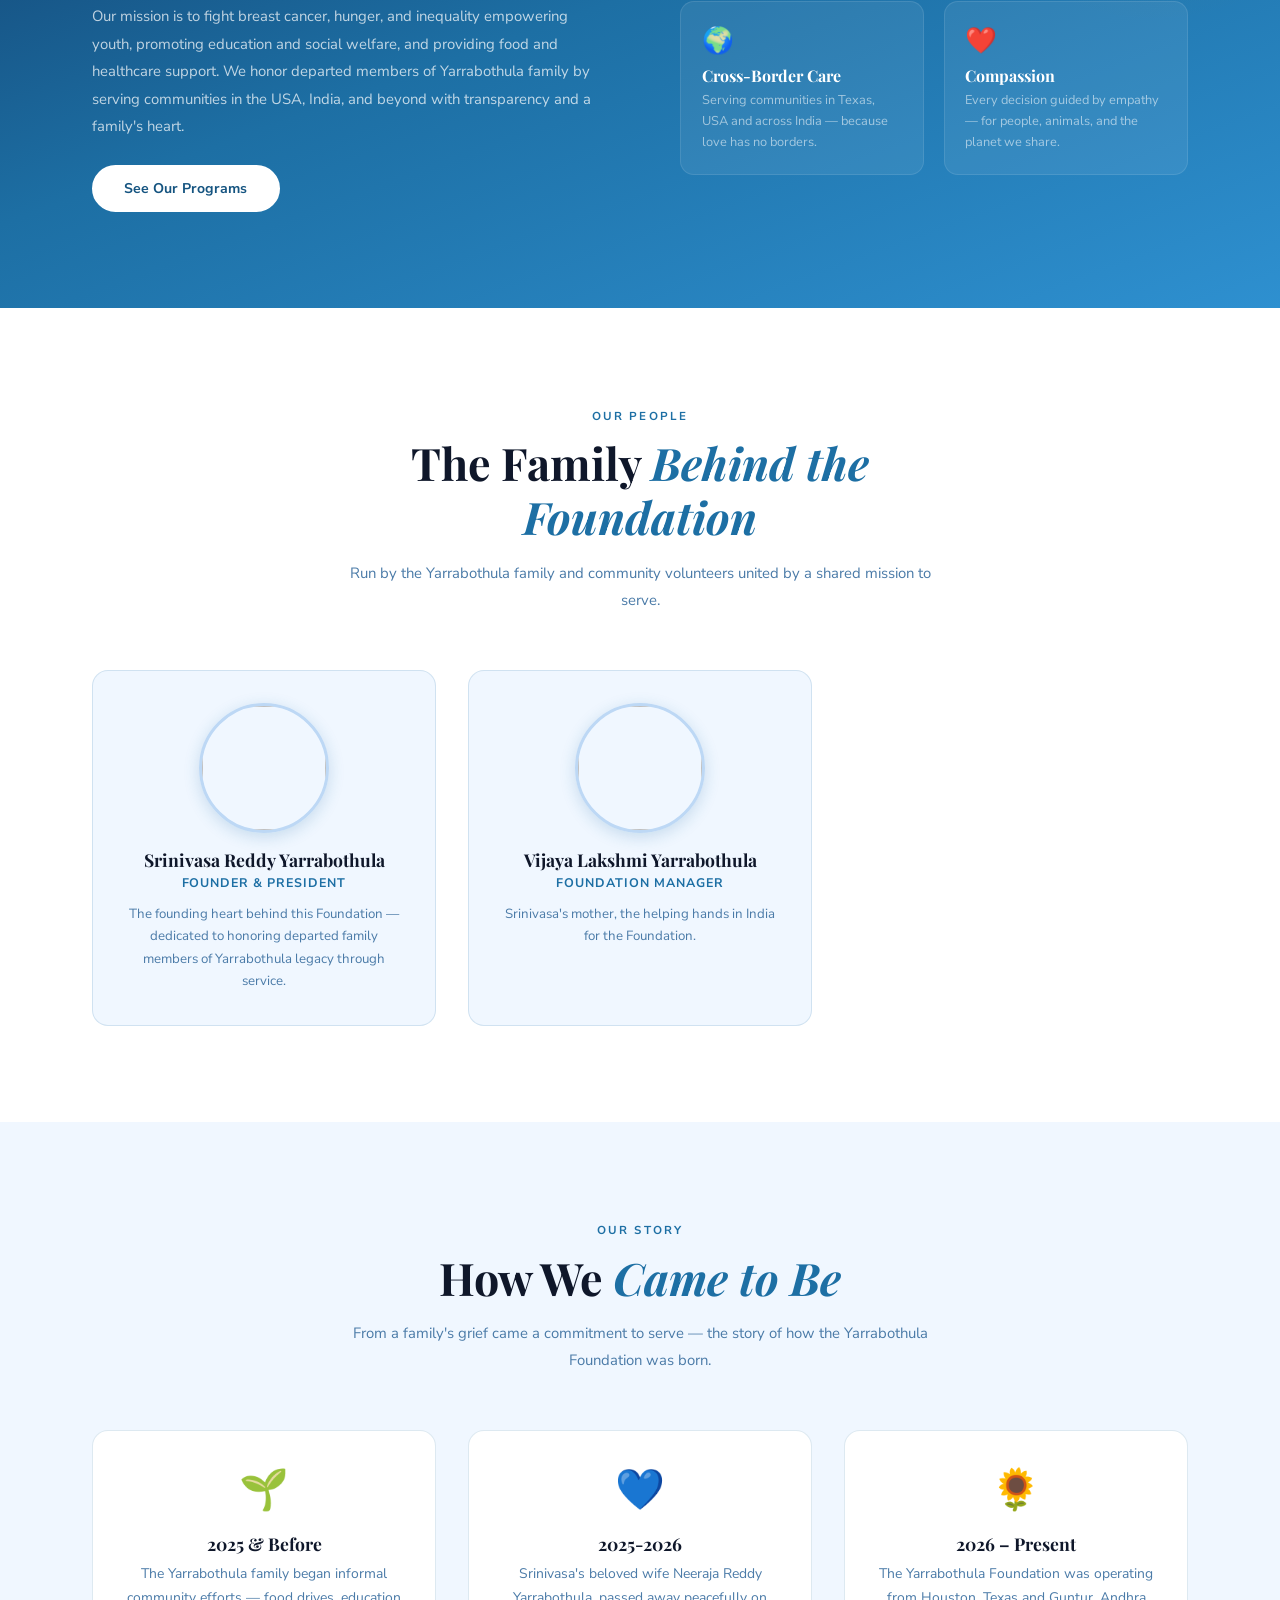
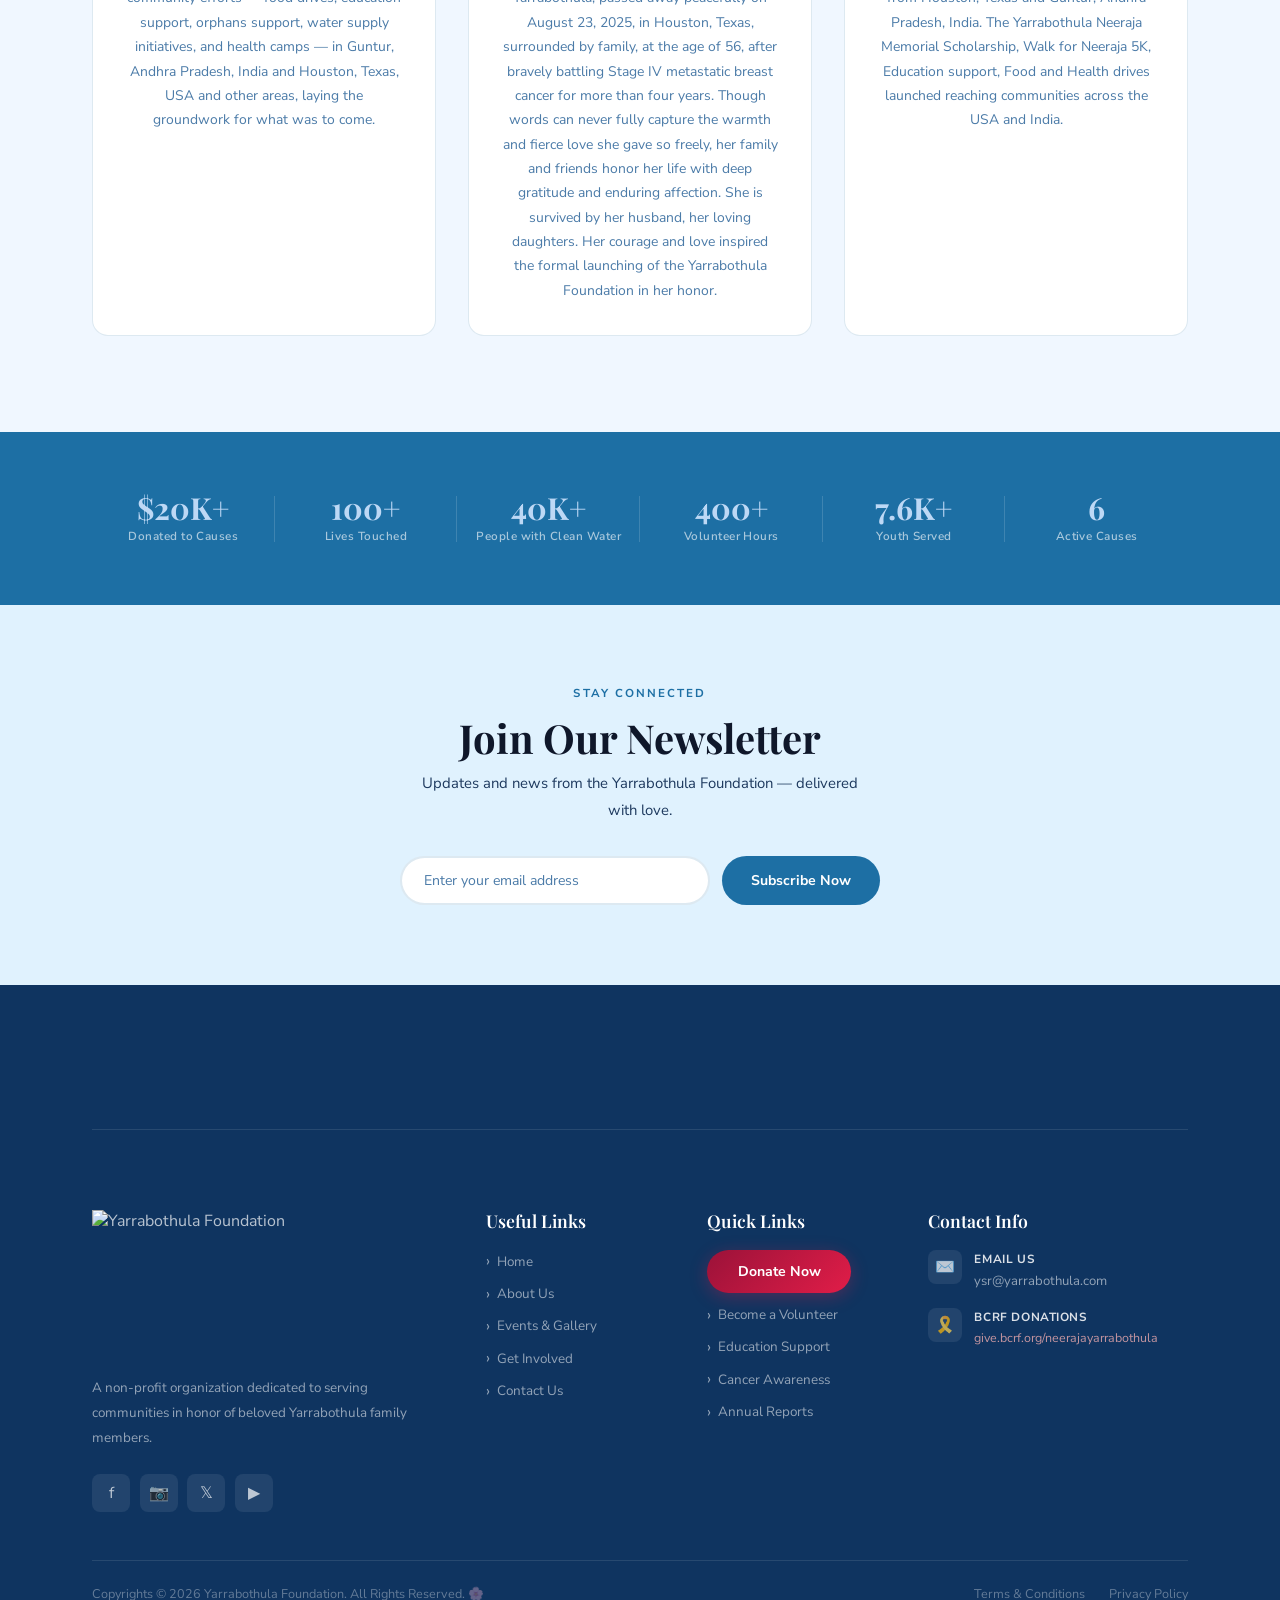
